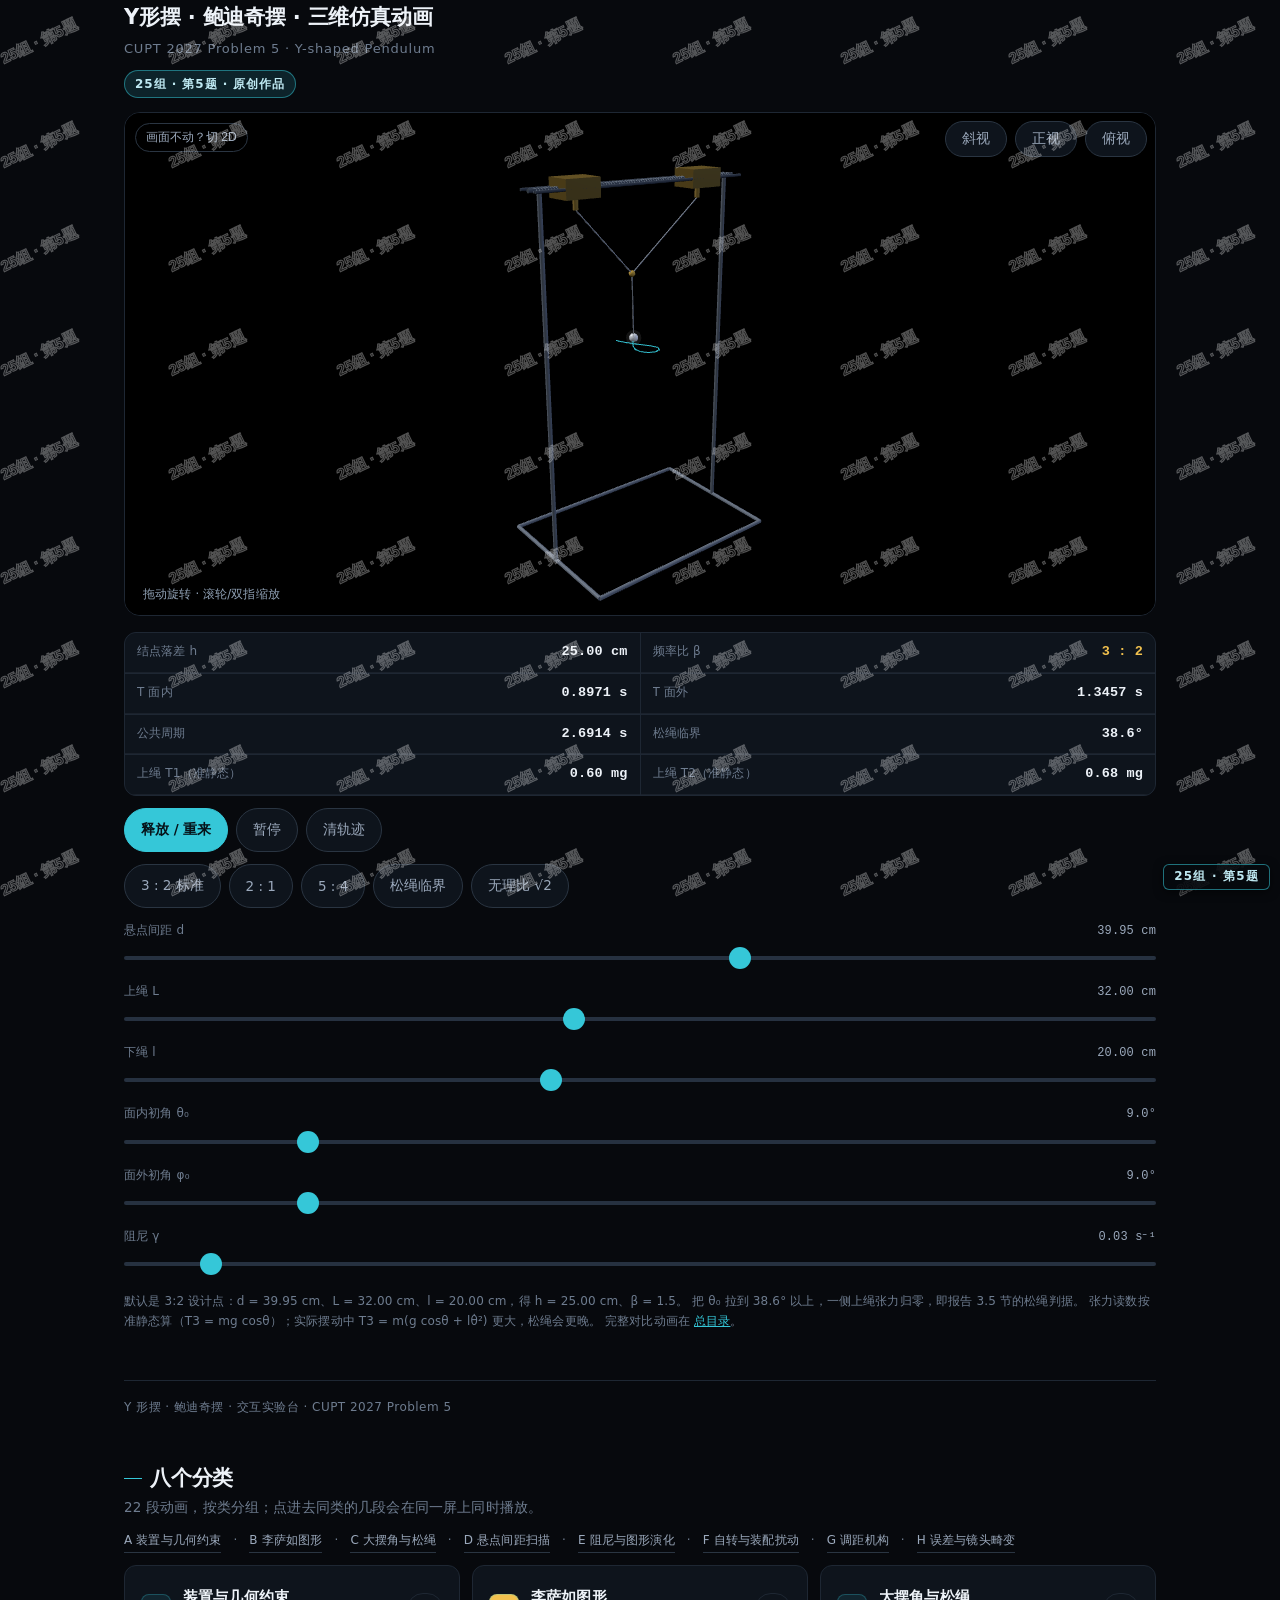
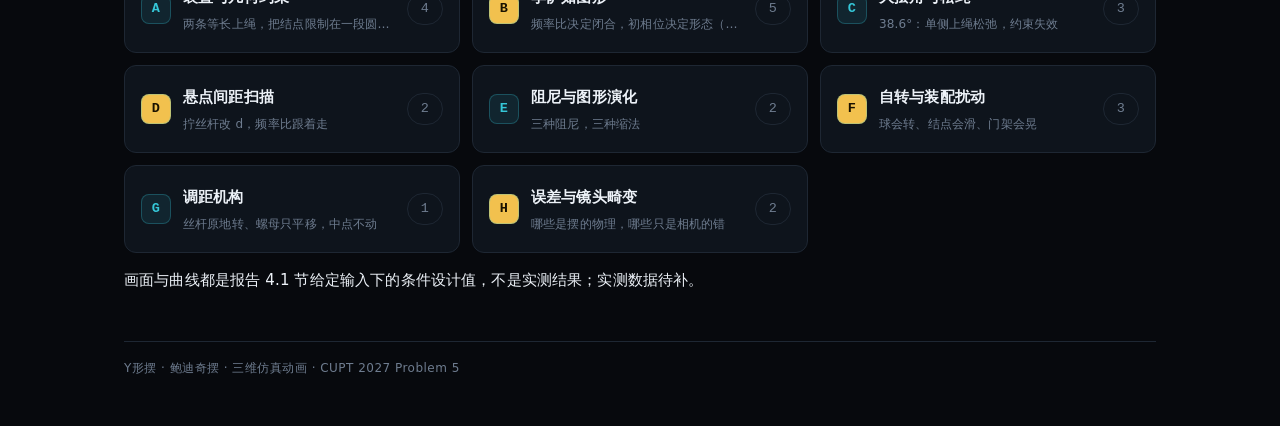
==== index.html @ 87462734 "Watermark: outlined text at 0.34, 168x104 tile, solid header and corner chips" ====
<!DOCTYPE html>
<html lang="zh-CN">
<head>
<meta charset="utf-8">
<meta name="viewport" content="width=device-width, initial-scale=1, viewport-fit=cover">
<meta name="color-scheme" content="dark">
<meta name="theme-color" content="#000000">
<meta name="robots" content="noindex, nofollow">
<title>Y形摆 · 鲍迪奇摆 · 三维仿真动画</title>
<link rel="icon" href="favicon.png" type="image/png">
<style>
  .lab-wrap { padding-bottom: 8px; }
  .lab-head h1 { margin: 8px 0 4px; font-size: 26px; line-height: 1.25; }
  .lab-head p { margin: 0 0 10px; color: var(--muted); font-size: 14px; }
  .stage {
    position: relative;
    z-index: 0;
    isolation: isolate;
    width: 100%;
    height: 56vh;
    min-height: 300px;
    max-height: 520px;
    border: 1px solid var(--line);
    border-radius: 14px;
    overflow: hidden;
    background: #000;
  }
  #c3d { display: block; width: 100%; height: 100%;
         touch-action: none; cursor: grab; }
  .hint {
    position: absolute; left: 10px; bottom: 8px;
    font-size: 12px; color: #8fa0b4; background: rgba(0,0,0,.45);
    padding: 3px 8px; border-radius: 8px; pointer-events: none;
  }
  .lab-badge {
    position: absolute; left: 10px; top: 10px; right: 10px;
    font-size: 13px; line-height: 1.4; color: #ff8a8a;
    background: rgba(60,0,0,.55); border: 1px solid #7a2b2b;
    padding: 7px 10px; border-radius: 10px; display: none;
  }
  .lab-badge.on { display: block; }
  .viewbtns {
    position: absolute; right: 8px; top: 8px; display: flex; gap: 6px;
  }
  .viewbtns button {
    min-height: 34px; padding: 0 10px; font-size: 13px;
    color: var(--text); background: rgba(20,26,34,.8);
    border: 1px solid var(--line); border-radius: 9px;
  }
  .readout {
    display: grid; grid-template-columns: repeat(2, minmax(0,1fr));
    gap: 6px 10px; margin: 12px 0 4px; font-size: 14px;
  }
  .readout div { display: flex; justify-content: space-between; gap: 8px;
    border-bottom: 1px solid #1a212b; padding: 5px 0; }
  .readout b { font-weight: 600; color: var(--accent-a); font-variant-numeric: tabular-nums; }
  .readout .warnv { color: #ff6b6b; }
  .ctrls { margin: 10px 0 4px; }
  .ctrl { margin: 9px 0; }
  .ctrl label { display: flex; justify-content: space-between; font-size: 14px;
    color: var(--muted); margin-bottom: 2px; }
  .ctrl label span { color: var(--text); font-variant-numeric: tabular-nums; }
  input[type=range] {
    -webkit-appearance: none; appearance: none; width: 100%; height: 30px;
    background: transparent;
  }
  input[type=range]::-webkit-slider-runnable-track {
    height: 4px; background: #263140; border-radius: 2px;
  }
  input[type=range]::-webkit-slider-thumb {
    -webkit-appearance: none; width: 22px; height: 22px; margin-top: -9px;
    border-radius: 50%; background: var(--accent-a); border: 0;
  }
  input[type=range]::-moz-range-track { height: 4px; background: #263140; border-radius: 2px; }
  input[type=range]::-moz-range-thumb { width: 22px; height: 22px; border: 0;
    border-radius: 50%; background: var(--accent-a); }
  .btnrow { display: flex; flex-wrap: wrap; gap: 8px; margin: 12px 0 4px; }
  .btnrow button {
    min-height: 44px; padding: 0 14px; font-size: 14px; font-family: inherit;
    color: var(--text); background: #131a23; border: 1px solid var(--line);
    border-radius: 11px;
  }
  .btnrow button.primary { background: var(--accent-a); color: #08111a; border-color: transparent; font-weight: 600; }
  .btnrow button:active { transform: scale(.98); }
  .tip { color: var(--muted); font-size: 13px; line-height: 1.6; margin: 10px 0 0; }
  .nolab-pic { display:block; width:100%; max-width:520px;
    margin:0 auto 12px; border-radius:10px; }
  .nolab-msg { color:#6E7C8F; font-size:12px; }
  .nolab { padding: 18px; color: #ff8a8a; }
</style><link rel="stylesheet" href="style.css">
</head>
<body>
<main class="wrap">
<header class="masthead compact">
<h1>Y形摆 · 鲍迪奇摆 · 三维仿真动画</h1>
<p class="sub">CUPT 2027 Problem 5 · Y-shaped Pendulum</p>
<p class="wm-head">25组 · 第5题 · 原创作品</p>
</header>





<div class="stage" id="stage">
  <canvas id="c3d"></canvas>
  <div class="lab-badge" id="warn">⚠ 摆角已超过松绳临界：一侧上绳张力为零，Y 形约束失效，画面仅为示意。</div>
  <div class="viewbtns">
    <button type="button" data-view="iso">斜视</button>
    <button type="button" data-view="front">正视</button>
    <button type="button" data-view="top">俯视</button>
  </div>
  <div class="hint">拖动旋转 · 滚轮/双指缩放</div>
</div>

<div class="readout" id="readout">
  <div><span>结点落差 h</span><b id="o-h">—</b></div>
  <div><span>频率比 β</span><b id="o-b">—</b></div>
  <div><span>T 面内</span><b id="o-tx">—</b></div>
  <div><span>T 面外</span><b id="o-ty">—</b></div>
  <div><span>公共周期</span><b id="o-tc">—</b></div>
  <div><span>松绳临界</span><b id="o-crit">—</b></div>
  <div><span>上绳 T1（准静态）</span><b id="o-t1">—</b></div>
  <div><span>上绳 T2（准静态）</span><b id="o-t2">—</b></div>
</div>

<div class="btnrow">
  <button type="button" class="primary" id="btn-go">释放 / 重来</button>
  <button type="button" id="btn-pause">暂停</button>
  <button type="button" id="btn-clear">清轨迹</button>
</div>
<div class="btnrow">
  <button type="button" data-preset="32">3 : 2 标准</button>
  <button type="button" data-preset="21">2 : 1</button>
  <button type="button" data-preset="54">5 : 4</button>
  <button type="button" data-preset="crit">松绳临界</button>
  <button type="button" data-preset="irr">无理比 √2</button>
</div>

<div class="ctrls">
  <div class="ctrl">
    <label>悬点间距 d <span id="v-d">30.00 cm</span></label>
    <input type="range" id="s-d" min="10" max="60" step="0.01" value="39.95">
  </div>
  <div class="ctrl">
    <label>上绳 L <span id="v-L">38.08 cm</span></label>
    <input type="range" id="s-L" min="22" max="45" step="0.01" value="32">
  </div>
  <div class="ctrl">
    <label>下绳 l <span id="v-l">45.00 cm</span></label>
    <input type="range" id="s-l" min="6" max="40" step="0.01" value="20">
  </div>
  <div class="ctrl">
    <label>面内初角 θ₀ <span id="v-th0">9.0°</span></label>
    <input type="range" id="s-th" min="0.5" max="50" step="0.1" value="9">
  </div>
  <div class="ctrl">
    <label>面外初角 φ₀ <span id="v-ph0">9.0°</span></label>
    <input type="range" id="s-ph" min="0.5" max="50" step="0.1" value="9">
  </div>
  <div class="ctrl">
    <label>阻尼 γ <span id="v-gam">0.03 s⁻¹</span></label>
    <input type="range" id="s-g" min="0" max="0.4" step="0.01" value="0.03">
  </div>
</div>

<p class="tip">
  默认是 3:2 设计点：d = 39.95 cm、L = 32.00 cm、l = 20.00 cm，得 h = 25.00 cm、β = 1.5。
  把 θ₀ 拉到 38.6° 以上，一侧上绳张力归零，即报告 3.5 节的松绳判据。
  张力读数按准静态算（T3 = mg cosθ）；实际摆动中 T3 = m(g cosθ + lθ̇²) 更大，松绳会更晚。
  完整对比动画在 <a href="index.html">总目录</a>。
</p>

<footer class="site-footer"><p>Y 形摆 · 鲍迪奇摆 · 交互实验台 · CUPT 2027 Problem 5</p></footer>

<section class="gallery-head" id="gallery">
<h2>八个分类</h2>
<p>22 段动画，按类分组；点进去同类的几段会在同一屏上同时播放。</p>
<p class="quicknav">
<a href="g-A.html">A 装置与几何约束</a> · <a href="g-B.html">B 李萨如图形</a> · <a href="g-C.html">C 大摆角与松绳</a> · <a href="g-D.html">D 悬点间距扫描</a> · <a href="g-E.html">E 阻尼与图形演化</a> · <a href="g-F.html">F 自转与装配扰动</a> · <a href="g-G.html">G 调距机构</a> · <a href="g-H.html">H 误差与镜头畸变</a>
</p>
</section>
<nav class="grid groups">
<a class="card group-card" href="g-A.html"><span class="badge" aria-hidden="true">A</span><span class="group-info"><span class="group-title">装置与几何约束</span><span class="group-sub">两条等长上绳，把结点限制在一段圆弧上</span></span><span class="count">4</span></a>
<a class="card group-card" href="g-B.html"><span class="badge" aria-hidden="true">B</span><span class="group-info"><span class="group-title">李萨如图形</span><span class="group-sub">频率比决定闭合，初相位决定形态（理想数学示例）</span></span><span class="count">5</span></a>
<a class="card group-card" href="g-C.html"><span class="badge" aria-hidden="true">C</span><span class="group-info"><span class="group-title">大摆角与松绳</span><span class="group-sub">38.6°：单侧上绳松弛，约束失效</span></span><span class="count">3</span></a>
<a class="card group-card" href="g-D.html"><span class="badge" aria-hidden="true">D</span><span class="group-info"><span class="group-title">悬点间距扫描</span><span class="group-sub">拧丝杆改 d，频率比跟着走</span></span><span class="count">2</span></a>
<a class="card group-card" href="g-E.html"><span class="badge" aria-hidden="true">E</span><span class="group-info"><span class="group-title">阻尼与图形演化</span><span class="group-sub">三种阻尼，三种缩法</span></span><span class="count">2</span></a>
<a class="card group-card" href="g-F.html"><span class="badge" aria-hidden="true">F</span><span class="group-info"><span class="group-title">自转与装配扰动</span><span class="group-sub">球会转、结点会滑、门架会晃</span></span><span class="count">3</span></a>
<a class="card group-card" href="g-G.html"><span class="badge" aria-hidden="true">G</span><span class="group-info"><span class="group-title">调距机构</span><span class="group-sub">丝杆原地转、螺母只平移，中点不动</span></span><span class="count">1</span></a>
<a class="card group-card" href="g-H.html"><span class="badge" aria-hidden="true">H</span><span class="group-info"><span class="group-title">误差与镜头畸变</span><span class="group-sub">哪些是摆的物理，哪些只是相机的错</span></span><span class="count">2</span></a>
</nav>
<p class="note">画面与曲线都是报告 4.1 节给定输入下的条件设计值，不是实测结果；实测数据待补。</p>
<footer class="site-footer"><p>Y形摆 · 鲍迪奇摆 · 三维仿真动画 &middot; CUPT 2027 Problem 5</p></footer>
</main>
<script type="module" src="lab.js"></script>
<script>
  // 3D 起不来时的退路：换成静图 + 明确的下一步，绝不留下黑框
  (function () {
    function fallback(msg) {
      var st = document.getElementById('stage');
      if (!st || window.__lab_ok || window.__lab2d) { return; }
      st.innerHTML =
        '<div class="nolab">' +
        '<img class="nolab-pic" src="video/a1_apparatus.jpg" alt="装置静帧">' +
        '<p><strong>这台设备的浏览器没能启动 3D。</strong><br>' +
        '常见原因：微信内核限制了 WebGL，或脚本被拦截。</p>' +
        '<p>可以先看录好的动画：<a href="index.html#gallery">八个分类</a>，' +
        '或 <a href="javascript:location.reload()">重新加载本页</a>。</p>' +
        (msg ? '<p class="nolab-msg">' + String(msg) + '</p>' : '') +
        '</div>';
      st.setAttribute('data-err', String(msg || 'unknown'));
    }
    window.addEventListener('error', function (e) {
      fallback((e && (e.message || (e.error && e.error.message))) || '');
    });
    // 看门狗：6 秒还没画出一帧，就当作失败
    setTimeout(function () {
      if (window.__lab_ok || window.__lab2d) { return; }
      var c = document.getElementById('c3d');
      var ok = false;
      try {
        ok = !!(c && c.width > 2 && c.height > 2);
      } catch (err) { ok = false; }
      if (!ok) { fallback('3D 初始化超时'); }
    }, 6000);
  })();
</script>


<div class="wm-layer" aria-hidden="true"></div><div class="wm-tag">25组 · 第5题</div>
</body>
</html>
---- style.css ----
/* Y-pendulum gallery - shared stylesheet (generated by build_site.py) */

:root {
  /* 层次：底 -> 面 -> 抬升，不用纯黑压死 */
  --bg: #07090D;
  --bg-2: #0B0F15;
  --panel: #0E141C;
  --panel-2: #121A24;
  --text: #EDF2F8;
  --muted: #9BA9BC;
  --faint: #6E7C8F;
  --accent-a: #35C7D8;
  --accent-b: #F2C14E;
  --line: #1E2733;
  --line-2: #2A3542;

  /* 8px 基数间距 */
  --s1: 4px;  --s2: 8px;  --s3: 12px; --s4: 16px;
  --s5: 24px; --s6: 32px; --s7: 48px; --s8: 64px;

  /* 字号级差 ~1.25 */
  --t-xs: 12px; --t-sm: 13.5px; --t-base: 15px; --t-md: 17px;
  --t-lg: 21px; --t-xl: 27px; --t-2xl: 34px;

  --r-sm: 8px; --r-md: 12px; --r-lg: 16px; --r-pill: 999px;

  --ease: cubic-bezier(.2,.7,.2,1);
  --dur: 180ms;

  --mono: ui-monospace, SFMono-Regular, "SF Mono", Consolas,
          "Liberation Mono", monospace;
  --sans: system-ui, -apple-system, "Segoe UI", "PingFang SC",
          "Microsoft YaHei", sans-serif;
}

* { box-sizing: border-box; }

html { -webkit-text-size-adjust: 100%; overflow-x: hidden; }

body {
  margin: 0;
  background: var(--bg);
  color: var(--text);
  font-family: -apple-system, BlinkMacSystemFont, "Segoe UI", Roboto,
    "Helvetica Neue", Arial, "PingFang SC", "Hiragino Sans GB",
    "Microsoft YaHei", sans-serif;
  line-height: 1.55;
  overflow-x: hidden;
}

img, video { max-width: 100%; }

.wrap {
  max-width: 1200px;
  margin: 0 auto;
  padding: 20px 16px 24px;
  padding-bottom: calc(24px + env(safe-area-inset-bottom, 0px));
}

a { color: var(--accent-a); }

a:focus-visible, button:focus-visible {
  outline: 2px solid var(--accent-a);
  outline-offset: 2px;
}

.back, .fs, .group-card { touch-action: manipulation; }

/* home masthead */
.masthead { margin: 4px 0 14px; }
.masthead.compact h1 { font-size: 22px; }
.masthead.compact .sub { font-size: 13px; }
.masthead h1 {
  margin: 0 0 6px;
  font-size: 30px;
  line-height: 1.25;
  overflow-wrap: anywhere;
}
.masthead .sub { margin: 0; color: var(--muted); font-size: 15px; }
.wm-head {
  display: inline-block; margin: 10px 0 0;
  padding: 3px 10px; border-radius: 999px;
  background: rgba(53,199,216,.14);
  border: 1px solid rgba(53,199,216,.5);
  color: #BFE9F2; font-size: 12px; font-weight: 700; letter-spacing: .08em;
}
.masthead .note { margin: 8px 0 0; color: #7f8a99; font-size: 13px;
  line-height: 1.5; border-left: 2px solid #2b3542; padding-left: 10px; }

/* group page header */
.topnav { margin: 0 0 14px; }
.back {
  display: inline-flex;
  align-items: center;
  gap: 8px;
  min-height: 48px;
  padding: 0 18px;
  border: 1px solid var(--line);
  border-radius: 24px;
  font-size: 15px;
  letter-spacing: 1px;
  text-decoration: none;
}
.page-head { margin: 6px 0 20px; }
.page-head h1 { margin: 0 0 6px; font-size: 26px; line-height: 1.3; }
.page-head .sub { margin: 0 0 10px; color: var(--muted); font-size: 15px; }
.page-head .intro { margin: 0; color: var(--muted); overflow-wrap: anywhere; }

/* responsive grid: 1 column by default, 2 from 720px, 3 from 1100px */
.grid { display: grid; grid-template-columns: 1fr; gap: 16px; }
@media (min-width: 720px) {
  .grid { grid-template-columns: repeat(2, minmax(0, 1fr)); }
}
@media (min-width: 1100px) {
  .grid { grid-template-columns: repeat(3, minmax(0, 1fr)); }
}

/* home: group cards */
.group-card {
  display: flex;
  align-items: center;
  gap: 14px;
  min-height: 88px;
  padding: 16px;
  border: 1px solid var(--line);
  border-radius: 14px;
  background: var(--panel);
  color: var(--text);
  text-decoration: none;
}
.badge {
  flex: 0 0 auto;
  display: flex;
  align-items: center;
  justify-content: center;
  width: 58px;
  height: 58px;
  border-radius: 50%;
  background: var(--accent-a);
  color: #001016;
  font-size: 26px;
  font-weight: 700;
}
.group-card:nth-child(2n) .badge { background: var(--accent-b); color: #1A1200; }
.group-info { flex: 1 1 auto; min-width: 0; }
.group-title { display: block; font-size: 17px; font-weight: 600; }
.group-sub { display: block; margin-top: 2px; color: var(--muted); font-size: 13px; }
.count {
  flex: 0 0 auto;
  min-width: 36px;
  padding: 4px 10px;
  border: 1px solid var(--line);
  border-radius: 18px;
  color: var(--muted);
  font-size: 14px;
  text-align: center;
}

/* group page: clip cards */
.clip-card {
  border: 1px solid var(--line);
  border-radius: 14px;
  background: var(--panel);
  overflow: hidden;
}
.player { position: relative; background: #000000; }
.player video {
  display: block;
  width: 100%;
  aspect-ratio: 16 / 9;
  object-fit: cover;
  background: #000000;
}
.card.missing video { display: none; }
.card.missing .fs { display: none; }
.fs {
  position: absolute;
  right: 10px;
  bottom: 10px;
  width: 48px;
  height: 48px;
  padding: 0;
  border: 1px solid var(--line);
  border-radius: 50%;
  display: flex;
  align-items: center;
  justify-content: center;
  background: rgba(0, 0, 0, 0.55);
  color: var(--text);
  cursor: pointer;
}
.fs svg { display: block; }
.placeholder { display: none; }
.card.missing .placeholder {
  display: flex;
  flex-direction: column;
  align-items: center;
  justify-content: center;
  gap: 8px;
  aspect-ratio: 16 / 9;
  padding: 18px;
  text-align: center;
  overflow-wrap: anywhere;
}
.placeholder-label {
  margin: 0;
  color: var(--muted);
  font-size: 11px;
  letter-spacing: 2px;
}
.placeholder-note { margin: 0; font-size: 14px; }
.card.missing .placeholder { cursor: pointer; }
.playbtn {
  position: absolute; inset: 0; margin: auto;
  width: 74px; height: 74px; border-radius: 50%;
  border: 1px solid rgba(255,255,255,0.34);
  background: rgba(0,0,0,0.46);
  color: #fff; font-size: 26px; line-height: 1;
  display: flex; align-items: center; justify-content: center;
  cursor: pointer; z-index: 3;
}
.playbtn[hidden] { display: none; }
.playbtn span { transform: translateX(3px); }
.clip-text { padding: 12px 14px 16px; overflow-wrap: anywhere; }
.clip-text h3 { margin: 0 0 4px; font-size: 16px; line-height: 1.4; }
.clip-text p { margin: 0; color: var(--muted); font-size: 14px; }

/* footer */
.site-footer {  margin-top: 26px;
  padding-top: 16px;
  border-top: 1px solid var(--line);
  color: var(--muted);
  font-size: 13px;
}
.site-footer p { margin: 0; }

/* one-tap play-all (in-app browsers may block autoplay) */
.playall {
  display: block;
  width: 100%;
  min-height: 48px;
  margin: 4px 0 18px;
  padding: 12px 16px;
  font: inherit;
  font-size: 15px;
  letter-spacing: 1px;
  color: #0b0d10;
  background: var(--accent-a);
  border: 0;
  border-radius: 12px;
  cursor: pointer;
}
.playall[hidden] { display: none; }

/* 首页 hero：交互实验台 */
.hero {
  display: block;
  margin: 0 0 22px;
  padding: 26px 24px 22px;
  border: 1px solid var(--accent-a);
  border-radius: 16px;
  background: linear-gradient(180deg, rgba(53,199,216,0.10), rgba(53,199,216,0.02));
  text-decoration: none;
  color: var(--text);
}
.hero-kicker {
  display: inline-block; margin-bottom: 8px; padding: 2px 9px;
  border-radius: 999px; background: var(--accent-a); color: #08111a;
  font-size: 12.5px; font-weight: 700; letter-spacing: .04em;
}
.hero-title { display: block; font-size: 27px; font-weight: 800; }
.hero-sub { display: block; margin-top: 8px; color: var(--muted);
  font-size: 14.5px; line-height: 1.6; }
.hero-cta { display: inline-block; margin-top: 16px; color: var(--accent-a);
  font-size: 16px; font-weight: 700; }

/* 交互实验台入口卡片 */
.labcard { border-color: var(--accent-a); }
.labcard .badge { background: var(--accent-a); color: #08111a; }
.labcard .count { color: var(--accent-a); font-size: 20px; }
.playall.done { background: #2a323d; color: var(--text); }
.fallback { margin: -8px 0 16px; color: #7f8a99; font-size: 12.5px;
  line-height: 1.5; }


/* ============================================================ 设计层 */
html { -webkit-text-size-adjust: 100%; }
body {
  background: var(--bg);
  color: var(--text);
  font-family: var(--sans);
  font-size: var(--t-base);
  line-height: 1.68;
  letter-spacing: .01em;
  -webkit-font-smoothing: antialiased;
}
html { max-width: 100%; }
body { overflow-x: hidden; max-width: 100%; }
/* 安全网：flex/grid 子项的 min-content 宽度是横向溢出的常见来源 */
* { min-width: 0; }
img, video, canvas { max-width: 100%; }
.wrap, .readout, .grid, .card, .clip-card { max-width: 100%; }
a, button { touch-action: manipulation; -webkit-tap-highlight-color:
  rgba(53,199,216,.18); }
.card { position: relative; z-index: 10; cursor: pointer; }
.card > * { pointer-events: none; }

.wrap {
  width: 100%;
  max-width: 1080px;
  margin: 0 auto;
  padding: 0 var(--s5) var(--s7);
}
@media (max-width: 560px) { .wrap { padding: 0 var(--s4) var(--s6); } }

/* —— 标题层级：一屏只留一个焦点 —— */
h1, h2, h3 { font-weight: 700; letter-spacing: -.01em; line-height: 1.28; }
.masthead h1 { font-size: var(--t-xl); margin: 0 0 var(--s2); }
.masthead.compact h1 { font-size: var(--t-lg); }
.masthead .sub {
  margin: 0; color: var(--faint); font-size: var(--t-sm);
  letter-spacing: .06em; text-transform: none;
}
.wm-head {
  display: inline-block; margin: 10px 0 0;
  padding: 3px 10px; border-radius: 999px;
  background: rgba(53,199,216,.14);
  border: 1px solid rgba(53,199,216,.5);
  color: #BFE9F2; font-size: 12px; font-weight: 700; letter-spacing: .08em;
}
.masthead .note {
  margin: var(--s3) 0 0; padding-left: var(--s3);
  border-left: 2px solid var(--line-2);
  color: var(--faint); font-size: var(--t-xs); line-height: 1.6;
}

/* —— 分区标题 —— */
.gallery-head { margin: var(--s7) 0 var(--s3); }
.gallery-head h2 {
  margin: 0 0 var(--s1); font-size: var(--t-lg);
  display: flex; align-items: center; gap: var(--s2);
}
.gallery-head h2::before {
  content: ""; width: 18px; height: 1px; background: var(--accent-a);
}
.gallery-head p { margin: 0; color: var(--faint); font-size: var(--t-sm); }
.quicknav {
  margin-top: var(--s3) !important;
  display: flex; flex-wrap: wrap; gap: var(--s1) var(--s3);
  font-size: var(--t-xs) !important;
}
.quicknav a {
  color: var(--muted); text-decoration: none;
  border-bottom: 1px solid var(--line-2); padding-bottom: 1px;
}
.quicknav a:hover, .quicknav a:active {
  color: var(--accent-a); border-color: var(--accent-a);
}

/* —— 卡片：抬升 + 细边 + 悬停微位移 —— */
.grid.groups {
  display: grid; gap: var(--s3);
  grid-template-columns: repeat(auto-fill, minmax(300px, 1fr));
}
@media (max-width: 560px) {
  .grid.groups { grid-template-columns: 1fr; gap: var(--s2); }
}
.card {
  display: flex; align-items: center; gap: var(--s3);
  padding: var(--s3) var(--s4);
  background: var(--panel);
  border: 1px solid var(--line);
  border-radius: var(--r-md);
  color: inherit; text-decoration: none;
  transition: transform var(--dur) var(--ease),
              border-color var(--dur) var(--ease),
              background var(--dur) var(--ease);
  will-change: transform;
}
.card:hover {
  transform: translateY(-2px);
  border-color: var(--line-2);
  background: var(--panel-2);
}
.card:active { transform: translateY(0); }
.card:focus-visible {
  outline: 2px solid var(--accent-a);
  outline-offset: 2px;
}
.card .badge {
  flex: none; width: 30px; height: 30px; border-radius: var(--r-sm);
  display: grid; place-items: center;
  font-family: var(--mono); font-size: var(--t-sm); font-weight: 600;
  color: var(--accent-a);
  background: rgba(53,199,216,.10);
  border: 1px solid rgba(53,199,216,.28);
}
.labcard .badge { background: rgba(242,193,78,.12);
  border-color: rgba(242,193,78,.35); color: var(--accent-b); }
.group-info { flex: 1 1 auto; min-width: 0; display: grid; gap: 2px; }
.group-title { font-size: var(--t-base); font-weight: 600; }
.group-sub {
  color: var(--faint); font-size: var(--t-xs); line-height: 1.5;
  overflow: hidden; text-overflow: ellipsis; white-space: nowrap;
}
@media (max-width: 560px) {
  .group-sub { white-space: normal; display: -webkit-box;
    -webkit-line-clamp: 2; -webkit-box-orient: vertical; }
}
.card .count {
  flex: none; font-family: var(--mono); font-size: var(--t-sm);
  color: var(--faint);
}

/* —— 视频卡 —— */
.clip-card {
  display: block; padding: 0; overflow: hidden;
  background: var(--panel); border: 1px solid var(--line);
  border-radius: var(--r-lg);
  transition: border-color var(--dur) var(--ease),
              transform var(--dur) var(--ease);
}
.clip-card:hover { border-color: var(--line-2); transform: translateY(-2px); }
.player { position: relative; background: #000; }
.player video {
  display: block; width: 100%; height: auto;
  border-radius: var(--r-lg) var(--r-lg) 0 0;
  background: #000;
}
.clip-text { padding: var(--s3) var(--s4) var(--s4); }
.clip-text h3 { margin: 0 0 var(--s1); font-size: var(--t-md); }
.clip-text p { margin: 0; color: var(--faint); font-size: var(--t-sm); }

.playall {
  display: block; width: 100%; margin: var(--s3) 0 var(--s2);
  padding: var(--s3) var(--s4);
  border: 1px solid var(--accent-a); border-radius: var(--r-md);
  background: rgba(53,199,216,.10); color: var(--accent-a);
  font-size: var(--t-base); font-weight: 600; letter-spacing: .02em;
  cursor: pointer;
  transition: background var(--dur) var(--ease),
              transform 80ms var(--ease);
}
.playall:hover { background: rgba(53,199,216,.18); }
.playall:active { transform: translateY(1px); }
.playall.done { background: var(--panel-2); border-color: var(--line-2);
  color: var(--muted); }
.fallback { margin: 0 0 var(--s4); color: var(--faint);
  font-size: var(--t-xs); line-height: 1.6; }

/* —— 实验台：栅格与控件在小屏不再溢出 —— */
.stage { position: relative; z-index: 0; border-radius: var(--r-lg);
  border-color: var(--line); }
@media (max-width: 560px) { .stage { height: 46vh; min-height: 260px; } }

.readout {
  display: grid; gap: 1px;
  grid-template-columns: repeat(2, minmax(0, 1fr));
  background: var(--line);
  border: 1px solid var(--line);
  border-radius: var(--r-md); overflow: hidden;
  margin: var(--s4) 0 var(--s3);
}
.readout > div {
  display: flex; align-items: baseline; justify-content: space-between;
  gap: var(--s2); min-width: 0;
  padding: var(--s2) var(--s3);
  background: var(--panel);
}
.readout span {
  color: var(--faint); font-size: var(--t-xs);
  white-space: nowrap; overflow: hidden; text-overflow: ellipsis;
}
.readout b {
  font-family: var(--mono); font-size: var(--t-sm); font-weight: 600;
  color: var(--text); white-space: nowrap; flex: none;
}
.readout .warnv { color: #FF7A7A; }
@media (max-width: 620px) {
  .readout { grid-template-columns: minmax(0, 1fr); }
  .readout b { font-size: var(--t-sm); }
  .readout span { font-size: var(--t-sm); }
}

.btnrow, .viewbtns { display: flex; flex-wrap: wrap; gap: var(--s2); }
.btnrow { margin-bottom: var(--s3); }
.btnrow button, .viewbtns button {
  padding: var(--s2) var(--s4);
  border: 1px solid var(--line-2); border-radius: var(--r-pill);
  background: var(--panel); color: var(--muted);
  font-size: var(--t-sm); cursor: pointer;
  transition: all var(--dur) var(--ease);
}
.btnrow button:hover, .viewbtns button:hover {
  border-color: var(--accent-a); color: var(--accent-a);
}
.btnrow button:active, .viewbtns button:active { transform: translateY(1px); }
.btnrow button.primary {
  background: var(--accent-a); border-color: var(--accent-a);
  color: #06131A; font-weight: 600;
}
.btnrow button.primary:hover { filter: brightness(1.08); color: #06131A; }

.ctrl { display: grid; gap: var(--s1); margin-bottom: var(--s3); }
.ctrl label {
  display: flex; justify-content: space-between; align-items: baseline;
  gap: var(--s2); color: var(--faint); font-size: var(--t-xs);
}
.ctrl label span { font-family: var(--mono); color: var(--muted); }
.ctrl input[type="range"] {
  width: 100%; height: 22px; margin: 0;
  accent-color: var(--accent-a);
}
.tip {
  margin: var(--s4) 0 0; color: var(--faint);
  font-size: var(--t-xs); line-height: 1.7;
  overflow-wrap: anywhere;
}
.tip a { color: var(--accent-a); }
.hint { font-size: 11.5px; }
.nolab { padding: var(--s5); color: var(--muted); text-align: center; }

/* —— 页脚 —— */
.site-footer {
  margin-top: var(--s7); padding-top: var(--s4);
  border-top: 1px solid var(--line);
  color: var(--faint); font-size: var(--t-xs); letter-spacing: .04em;
}
.back, .topnav a {
  display: inline-flex; align-items: center; gap: var(--s1);
  padding: var(--s1) var(--s3);
  border: 1px solid var(--line); border-radius: var(--r-pill);
  color: var(--muted); font-size: var(--t-xs); text-decoration: none;
  transition: all var(--dur) var(--ease);
}
.back:hover { border-color: var(--accent-a); color: var(--accent-a); }

/* —— 动效开关 —— */
@media (prefers-reduced-motion: reduce) {
  *, *::before, *::after {
    animation-duration: .001ms !important;
    transition-duration: .001ms !important;
  }
}

/* ============================================================ 水印 */
.wm-layer {
  position: fixed; inset: 0; z-index: 9998;
  pointer-events: none; user-select: none;
  background-image: url("data:image/svg+xml;charset=utf-8,%3Csvg%20xmlns%3D%27http%3A%2F%2Fwww.w3.org%2F2000%2Fsvg%27%20width%3D%27168%27%20height%3D%27104%27%3E%3Ctext%20x%3D%274%27%20y%3D%2764%27%20font-size%3D%2715%27%20font-weight%3D%27700%27%20font-family%3D%27sans-serif%27%20fill%3D%27none%27%20stroke%3D%27%23ffffff%27%20stroke-width%3D%271.15%27%20stroke-opacity%3D%270.95%27%20transform%3D%27rotate%28-26%204%2064%29%27%3E25%E7%BB%84%20%C2%B7%20%E7%AC%AC5%E9%A2%98%3C%2Ftext%3E%3C%2Fsvg%3E");
  background-repeat: repeat;
  background-size: 168px 104px;
  opacity: .34;
}
.wm-tag {
  position: fixed; right: 10px; bottom: 10px; z-index: 9999;
  pointer-events: none; user-select: none;
  padding: 4px 10px; border-radius: 6px;
  background: rgba(6, 10, 14, .88);
  border: 1px solid rgba(53, 199, 216, .55);
  color: #BFE9F2;
  font: 700 12px/1.3 var(--sans, system-ui);
  letter-spacing: .1em;
  box-shadow: 0 2px 10px rgba(0,0,0,.55);
}
.wm-stage {
  position: absolute; left: 50%; bottom: 8px; transform: translateX(-50%);
  z-index: 4; pointer-events: none;
  font: 600 11px/1 var(--sans, system-ui);
  letter-spacing: .1em; color: rgba(255,255,255,.22);
}
@media print { .wm-layer { opacity: .10; } }
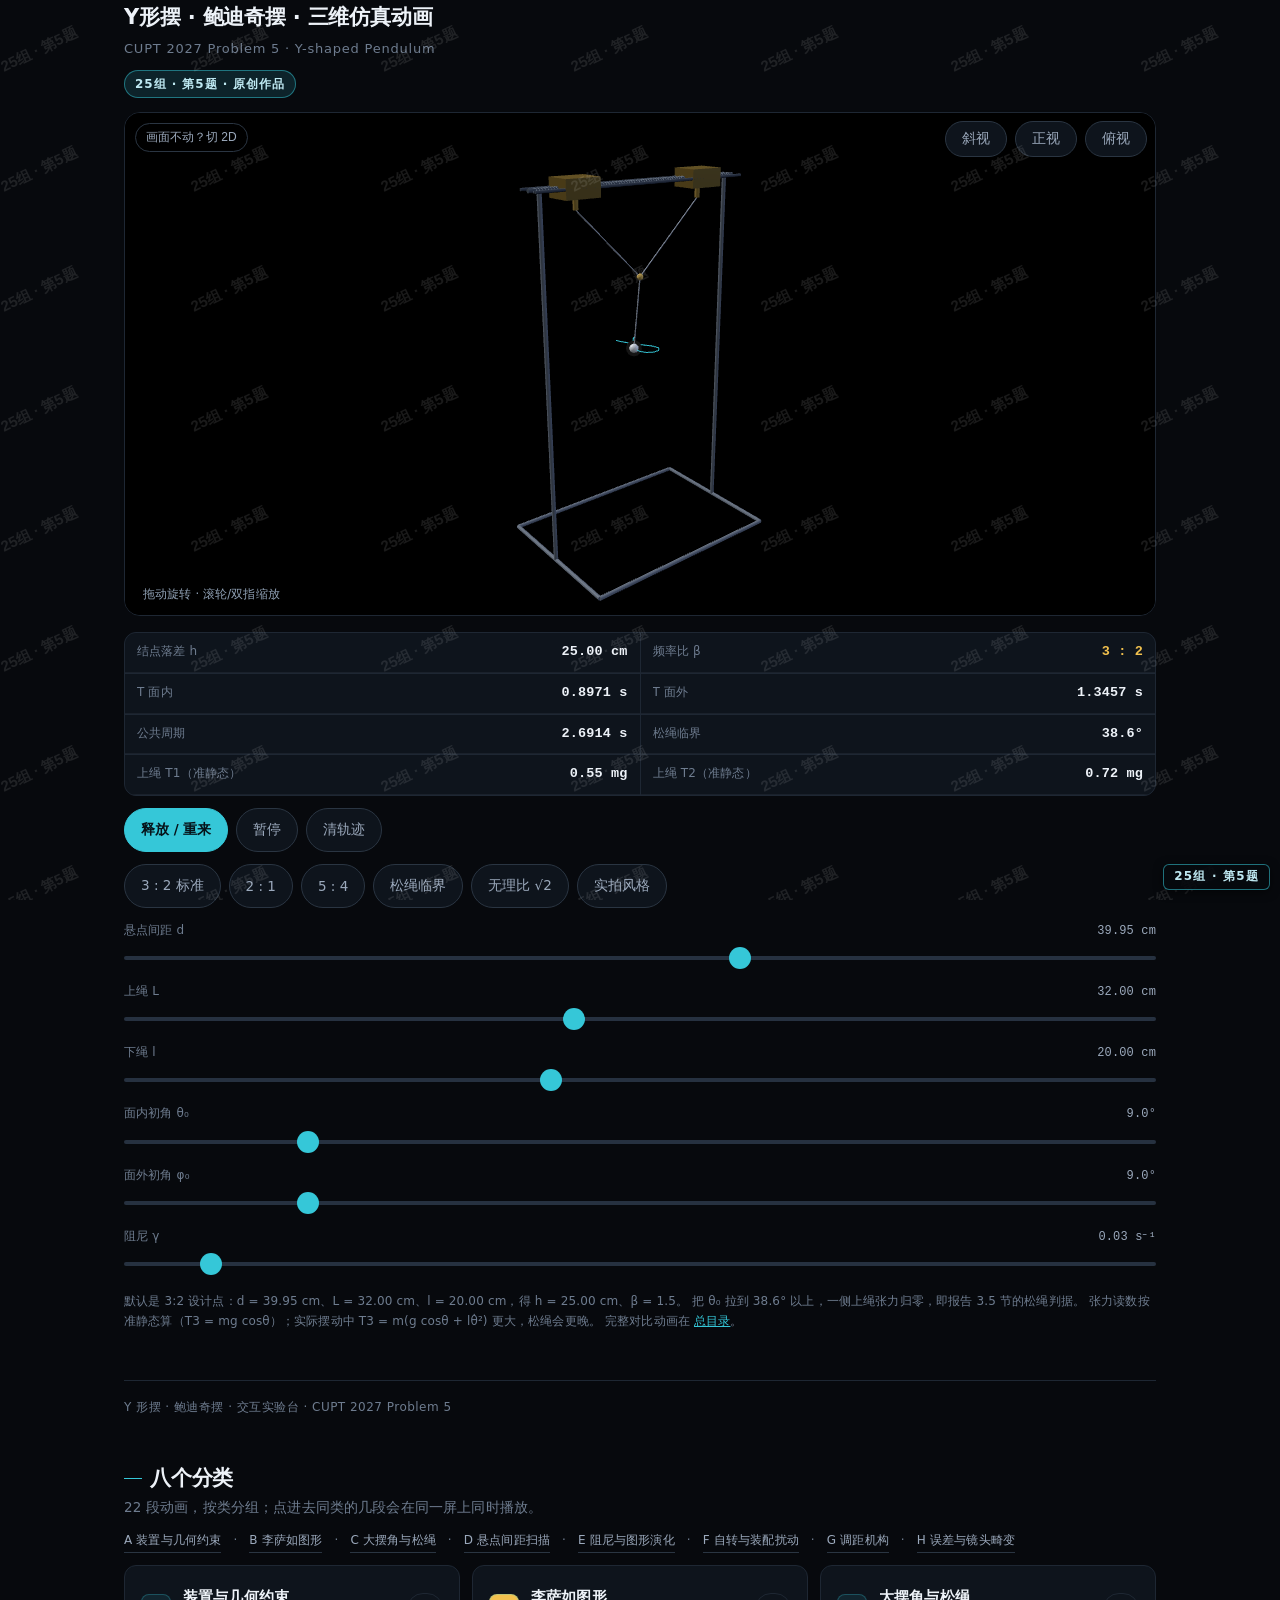
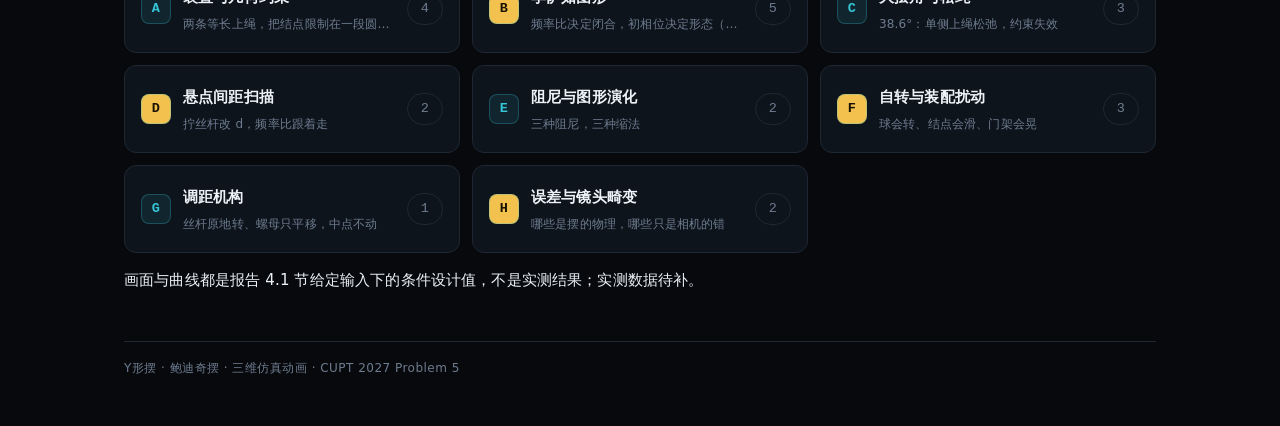
==== commit 74b94dfe: "Watermark back to subtle filled version; add a richer 'photo-style' preset (larger amplitude, slight" ====
--- a/index.html
+++ b/index.html
@@ -134,6 +134,7 @@
   <button type="button" data-preset="54">5 : 4</button>
   <button type="button" data-preset="crit">松绳临界</button>
   <button type="button" data-preset="irr">无理比 √2</button>
+      <button type="button" data-preset="rich">实拍风格</button>
 </div>
 
 <div class="ctrls">
--- a/style.css
+++ b/style.css
@@ -547,10 +547,10 @@
 .wm-layer {
   position: fixed; inset: 0; z-index: 9998;
   pointer-events: none; user-select: none;
-  background-image: url("data:image/svg+xml;charset=utf-8,%3Csvg%20xmlns%3D%27http%3A%2F%2Fwww.w3.org%2F2000%2Fsvg%27%20width%3D%27168%27%20height%3D%27104%27%3E%3Ctext%20x%3D%274%27%20y%3D%2764%27%20font-size%3D%2715%27%20font-weight%3D%27700%27%20font-family%3D%27sans-serif%27%20fill%3D%27none%27%20stroke%3D%27%23ffffff%27%20stroke-width%3D%271.15%27%20stroke-opacity%3D%270.95%27%20transform%3D%27rotate%28-26%204%2064%29%27%3E25%E7%BB%84%20%C2%B7%20%E7%AC%AC5%E9%A2%98%3C%2Ftext%3E%3C%2Fsvg%3E");
+  background-image: url("data:image/svg+xml;charset=utf-8,%3Csvg%20xmlns%3D%27http%3A%2F%2Fwww.w3.org%2F2000%2Fsvg%27%20width%3D%27190%27%20height%3D%27120%27%3E%3Ctext%20x%3D%274%27%20y%3D%2772%27%20font-size%3D%2715%27%20font-weight%3D%27600%27%20font-family%3D%27sans-serif%27%20fill%3D%27%23ffffff%27%20transform%3D%27rotate%28-26%204%2072%29%27%3E25%E7%BB%84%20%C2%B7%20%E7%AC%AC5%E9%A2%98%3C%2Ftext%3E%3C%2Fsvg%3E");
   background-repeat: repeat;
-  background-size: 168px 104px;
-  opacity: .34;
+  background-size: 190px 120px;
+  opacity: .10;
 }
 .wm-tag {
   position: fixed; right: 10px; bottom: 10px; z-index: 9999;
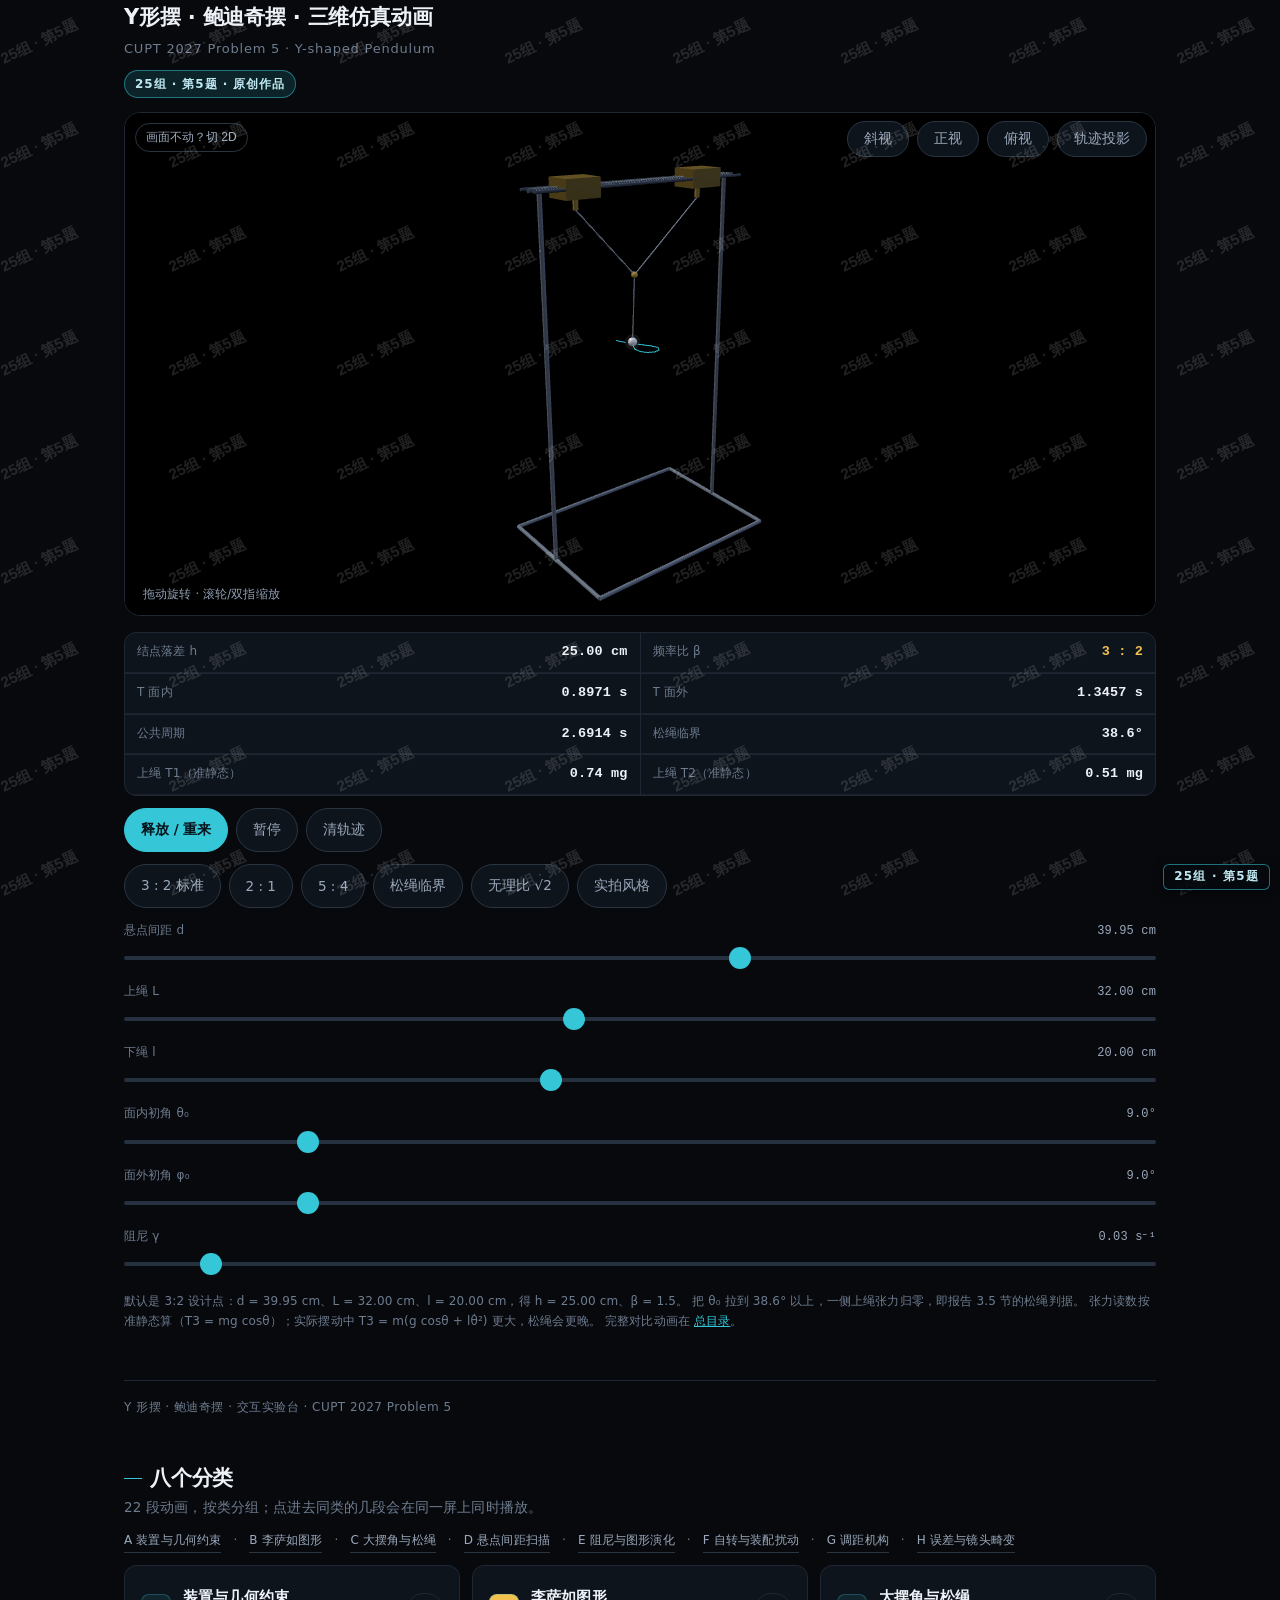
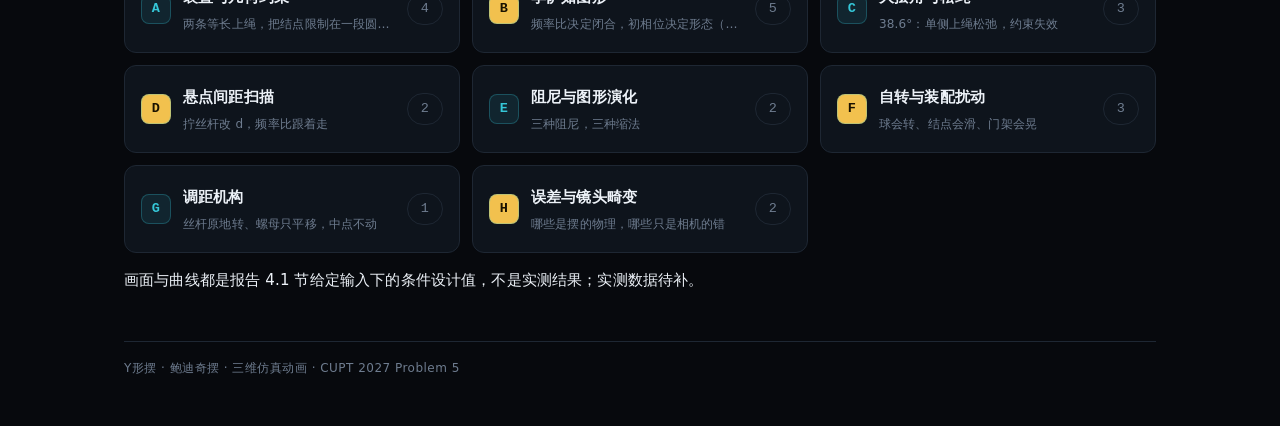
==== commit 13b05936: "Lab: projected Lissajous view on the horizontal x-y plane, photo-style preset" ====
--- a/index.html
+++ b/index.html
@@ -25,6 +25,8 @@
     overflow: hidden;
     background: #000;
   }
+  #c2d { position: absolute; inset: 0; width: 100%; height: 100%;
+         display: none; }
   #c3d { display: block; width: 100%; height: 100%;
          touch-action: none; cursor: grab; }
   .hint {
@@ -103,11 +105,13 @@
 
 <div class="stage" id="stage">
   <canvas id="c3d"></canvas>
+  <canvas id="c2d"></canvas>
   <div class="lab-badge" id="warn">⚠ 摆角已超过松绳临界：一侧上绳张力为零，Y 形约束失效，画面仅为示意。</div>
   <div class="viewbtns">
     <button type="button" data-view="iso">斜视</button>
     <button type="button" data-view="front">正视</button>
     <button type="button" data-view="top">俯视</button>
+      <button type="button" id="btn-trail">轨迹投影</button>
   </div>
   <div class="hint">拖动旋转 · 滚轮/双指缩放</div>
 </div>
--- a/style.css
+++ b/style.css
@@ -547,10 +547,10 @@
 .wm-layer {
   position: fixed; inset: 0; z-index: 9998;
   pointer-events: none; user-select: none;
-  background-image: url("data:image/svg+xml;charset=utf-8,%3Csvg%20xmlns%3D%27http%3A%2F%2Fwww.w3.org%2F2000%2Fsvg%27%20width%3D%27190%27%20height%3D%27120%27%3E%3Ctext%20x%3D%274%27%20y%3D%2772%27%20font-size%3D%2715%27%20font-weight%3D%27600%27%20font-family%3D%27sans-serif%27%20fill%3D%27%23ffffff%27%20transform%3D%27rotate%28-26%204%2072%29%27%3E25%E7%BB%84%20%C2%B7%20%E7%AC%AC5%E9%A2%98%3C%2Ftext%3E%3C%2Fsvg%3E");
+  background-image: url("data:image/svg+xml;charset=utf-8,%3Csvg%20xmlns%3D%27http%3A%2F%2Fwww.w3.org%2F2000%2Fsvg%27%20width%3D%27168%27%20height%3D%27104%27%3E%3Ctext%20x%3D%274%27%20y%3D%2764%27%20font-size%3D%2715%27%20font-weight%3D%27600%27%20font-family%3D%27sans-serif%27%20fill%3D%27%23ffffff%27%20transform%3D%27rotate%28-26%204%2064%29%27%3E25%E7%BB%84%20%C2%B7%20%E7%AC%AC5%E9%A2%98%3C%2Ftext%3E%3C%2Fsvg%3E");
   background-repeat: repeat;
-  background-size: 190px 120px;
-  opacity: .10;
+  background-size: 168px 104px;
+  opacity: .13;
 }
 .wm-tag {
   position: fixed; right: 10px; bottom: 10px; z-index: 9999;
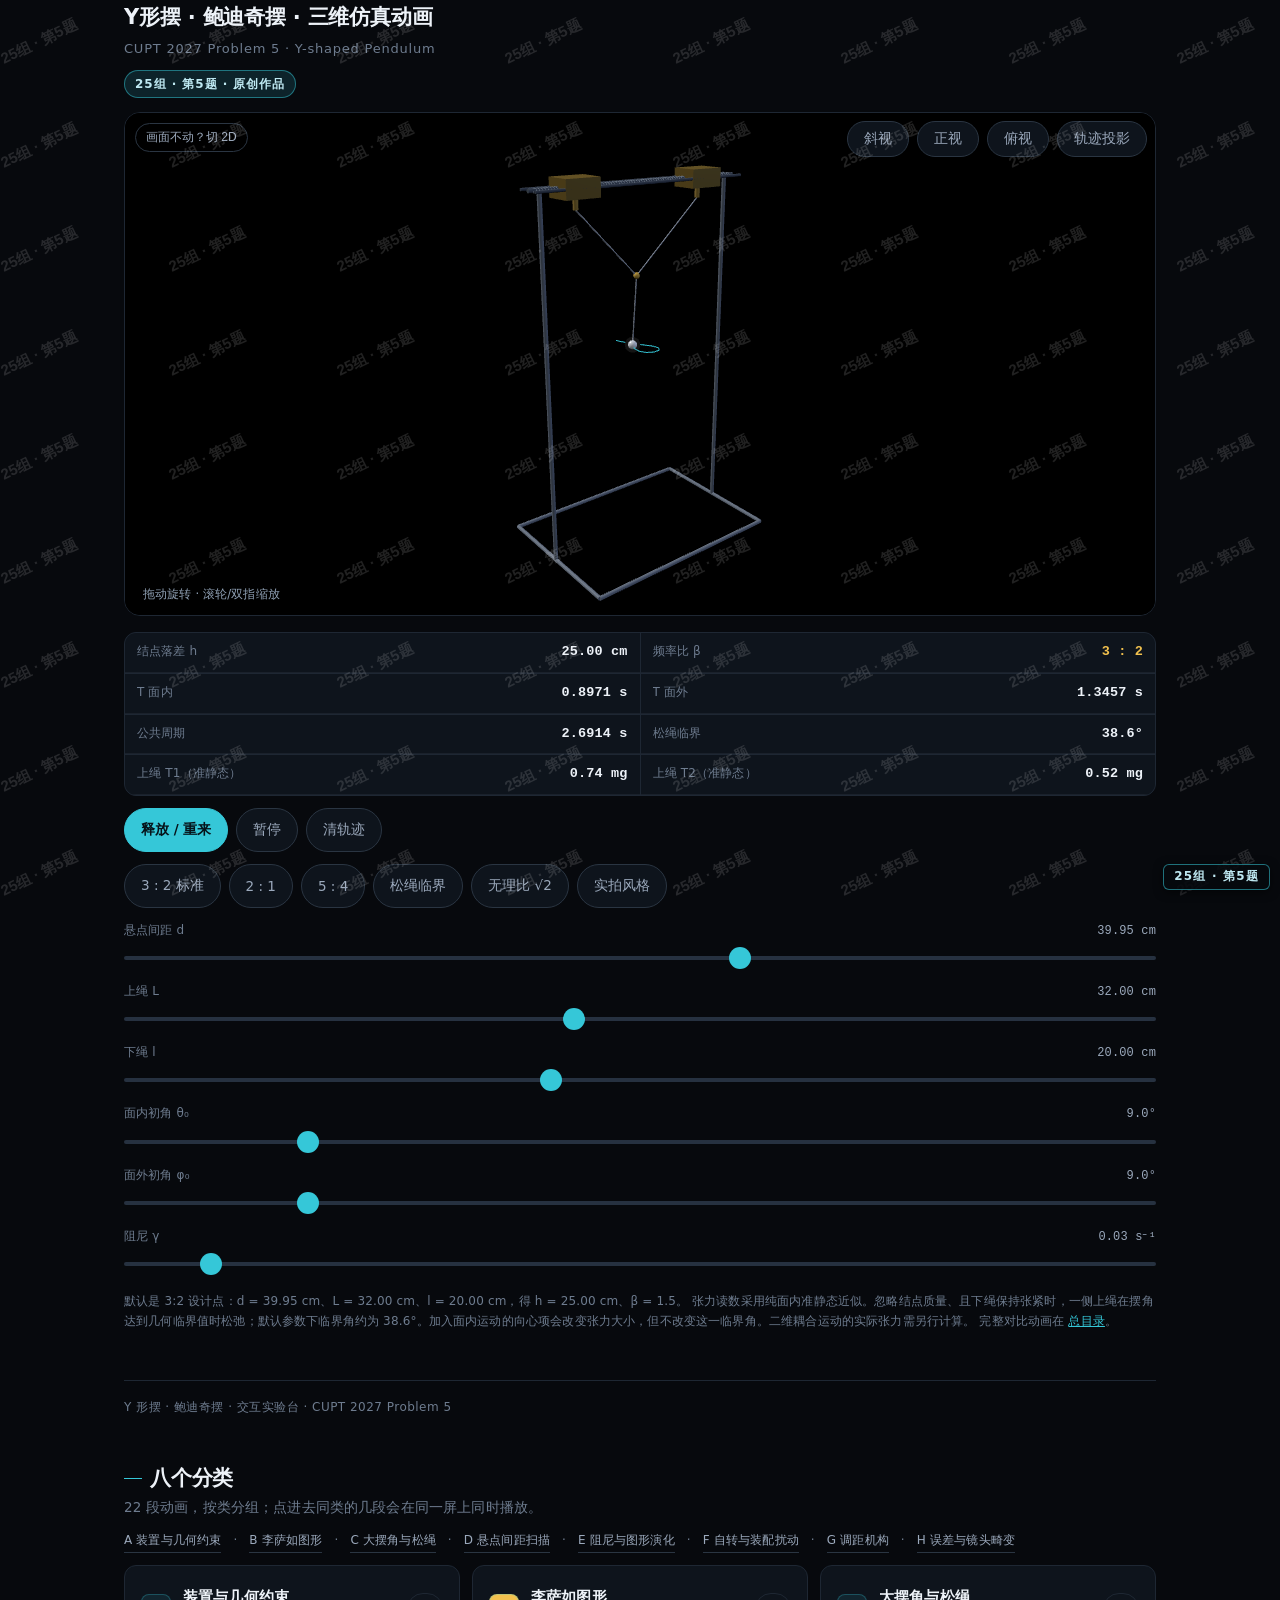
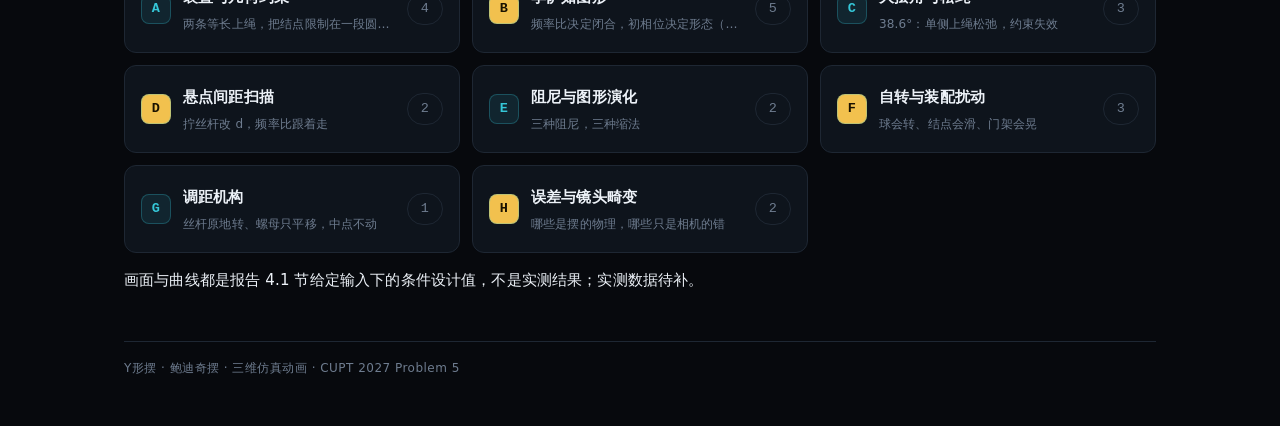
==== commit 025f311a: "Fix tension wording: remove the wrong 'slack comes later' inference; pause at the geometric slack an" ====
--- a/index.html
+++ b/index.html
@@ -106,7 +106,7 @@
 <div class="stage" id="stage">
   <canvas id="c3d"></canvas>
   <canvas id="c2d"></canvas>
-  <div class="lab-badge" id="warn">⚠ 摆角已超过松绳临界：一侧上绳张力为零，Y 形约束失效，画面仅为示意。</div>
+  <div class="lab-badge" id="warn">⚠ 一侧上绳开始松弛：当前双绳张紧模型不再适用，运动已暂停。</div>
   <div class="viewbtns">
     <button type="button" data-view="iso">斜视</button>
     <button type="button" data-view="front">正视</button>
@@ -170,8 +170,7 @@
 
 <p class="tip">
   默认是 3:2 设计点：d = 39.95 cm、L = 32.00 cm、l = 20.00 cm，得 h = 25.00 cm、β = 1.5。
-  把 θ₀ 拉到 38.6° 以上，一侧上绳张力归零，即报告 3.5 节的松绳判据。
-  张力读数按准静态算（T3 = mg cosθ）；实际摆动中 T3 = m(g cosθ + lθ̇²) 更大，松绳会更晚。
+      张力读数采用纯面内准静态近似。忽略结点质量、且下绳保持张紧时，一侧上绳在摆角达到几何临界值时松弛；默认参数下临界角约为 38.6°。加入面内运动的向心项会改变张力大小，但不改变这一临界角。二维耦合运动的实际张力需另行计算。
   完整对比动画在 <a href="index.html">总目录</a>。
 </p>
 
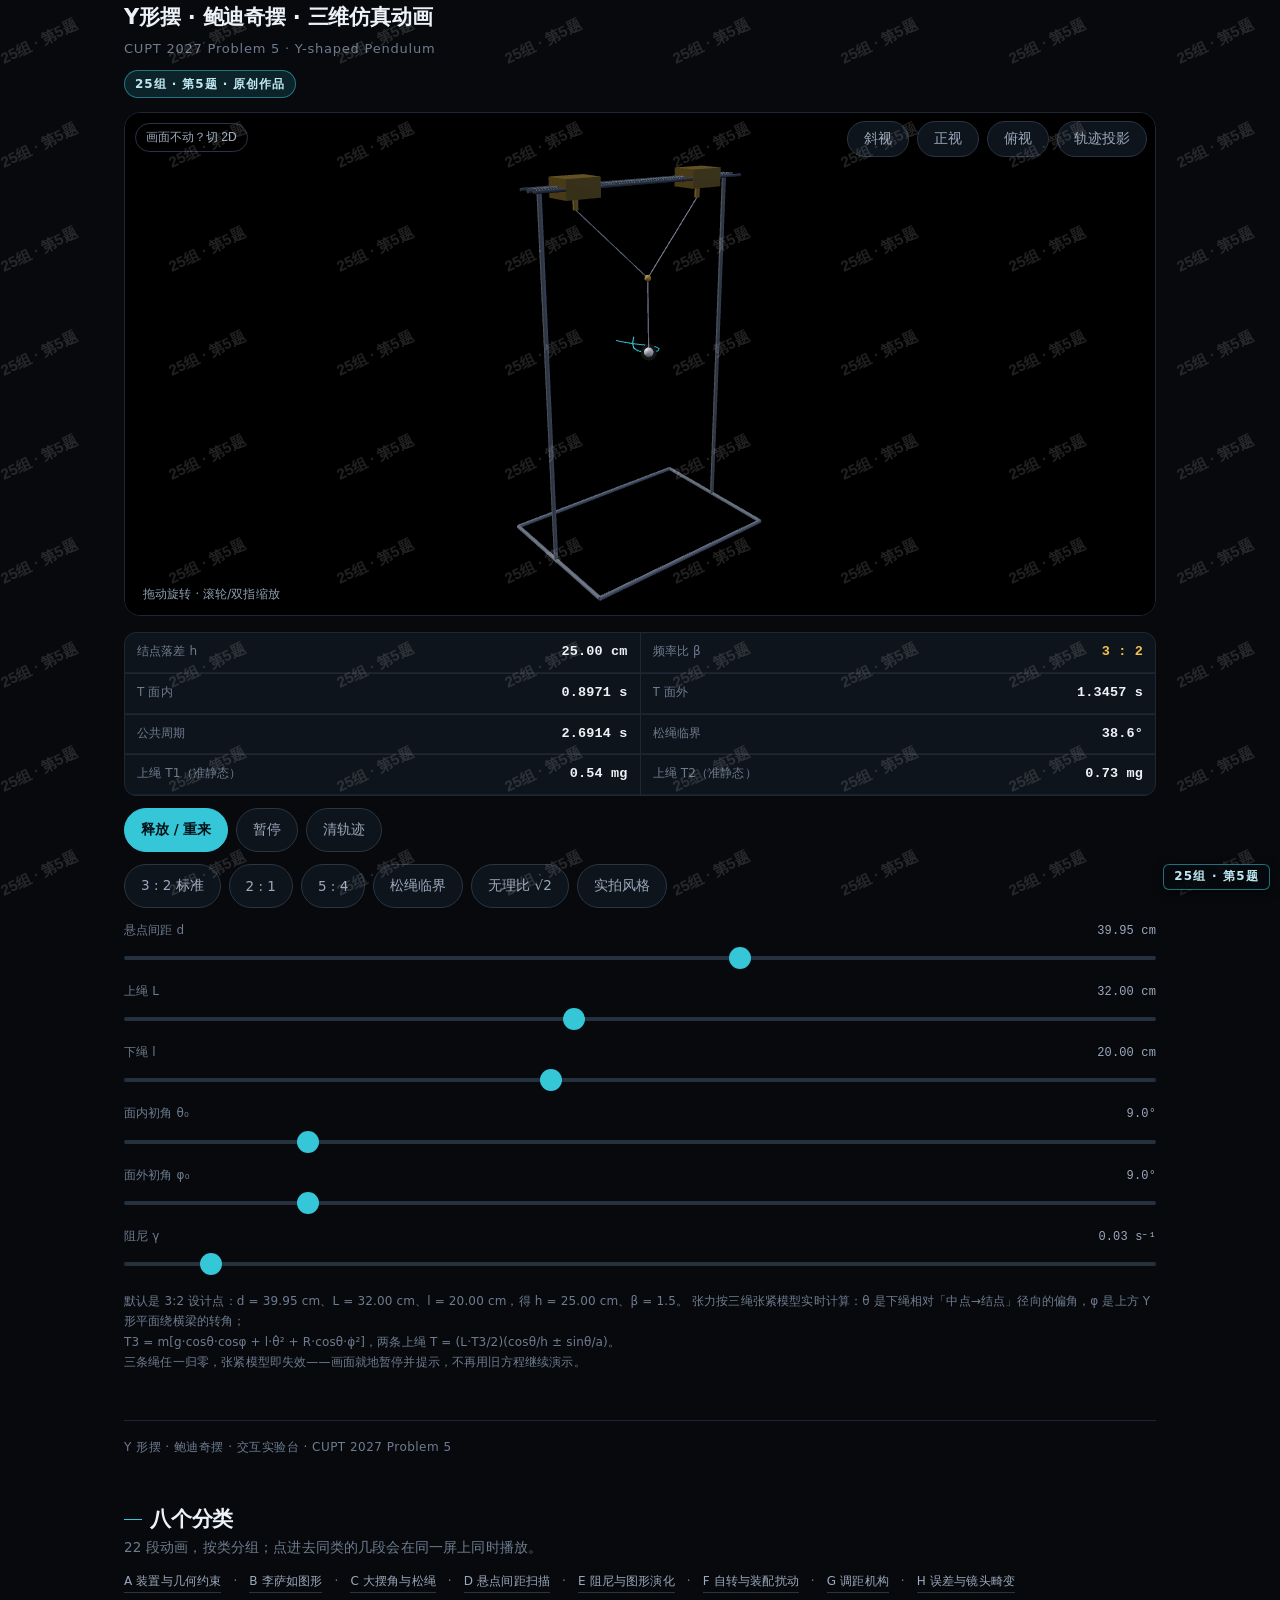
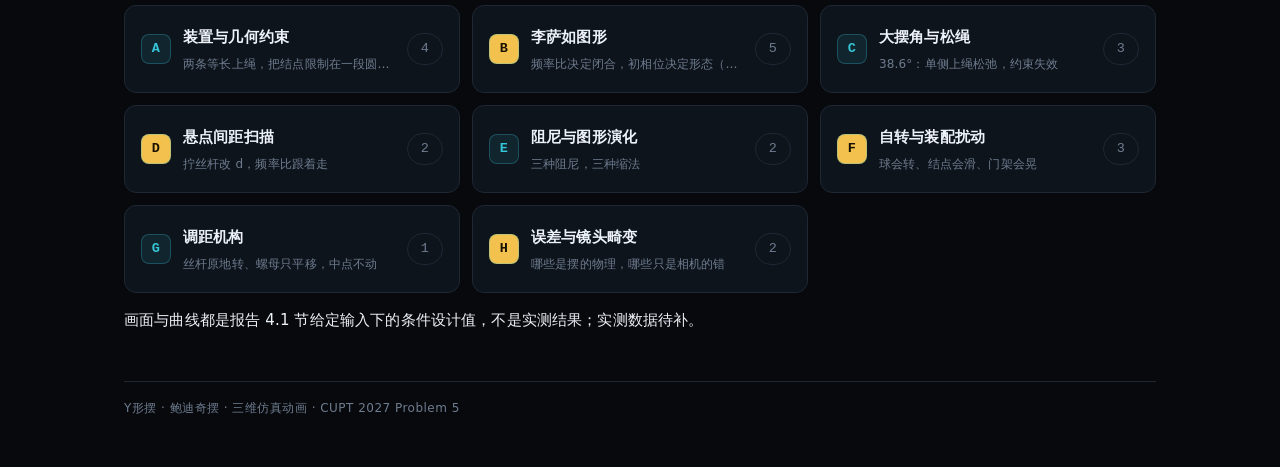
==== commit 67dbcbd2: "Tension: full two-dimensional taut-string model (T3 with theta/phidot terms), monitor all three stri" ====
--- a/index.html
+++ b/index.html
@@ -170,9 +170,7 @@
 
 <p class="tip">
   默认是 3:2 设计点：d = 39.95 cm、L = 32.00 cm、l = 20.00 cm，得 h = 25.00 cm、β = 1.5。
-      张力读数采用纯面内准静态近似。忽略结点质量、且下绳保持张紧时，一侧上绳在摆角达到几何临界值时松弛；默认参数下临界角约为 38.6°。加入面内运动的向心项会改变张力大小，但不改变这一临界角。二维耦合运动的实际张力需另行计算。
-  完整对比动画在 <a href="index.html">总目录</a>。
-</p>
+      张力按三绳张紧模型实时计算：θ 是下绳相对「中点→结点」径向的偏角，φ 是上方 Y 形平面绕横梁的转角；<br>T3 = m[g·cosθ·cosφ + l·θ̇² + R·cosθ·φ̇²]，两条上绳 T = (L·T3/2)(cosθ/h ± sinθ/a)。<br>三条绳任一归零，张紧模型即失效——画面就地暂停并提示，不再用旧方程继续演示。</p>
 
 <footer class="site-footer"><p>Y 形摆 · 鲍迪奇摆 · 交互实验台 · CUPT 2027 Problem 5</p></footer>
 
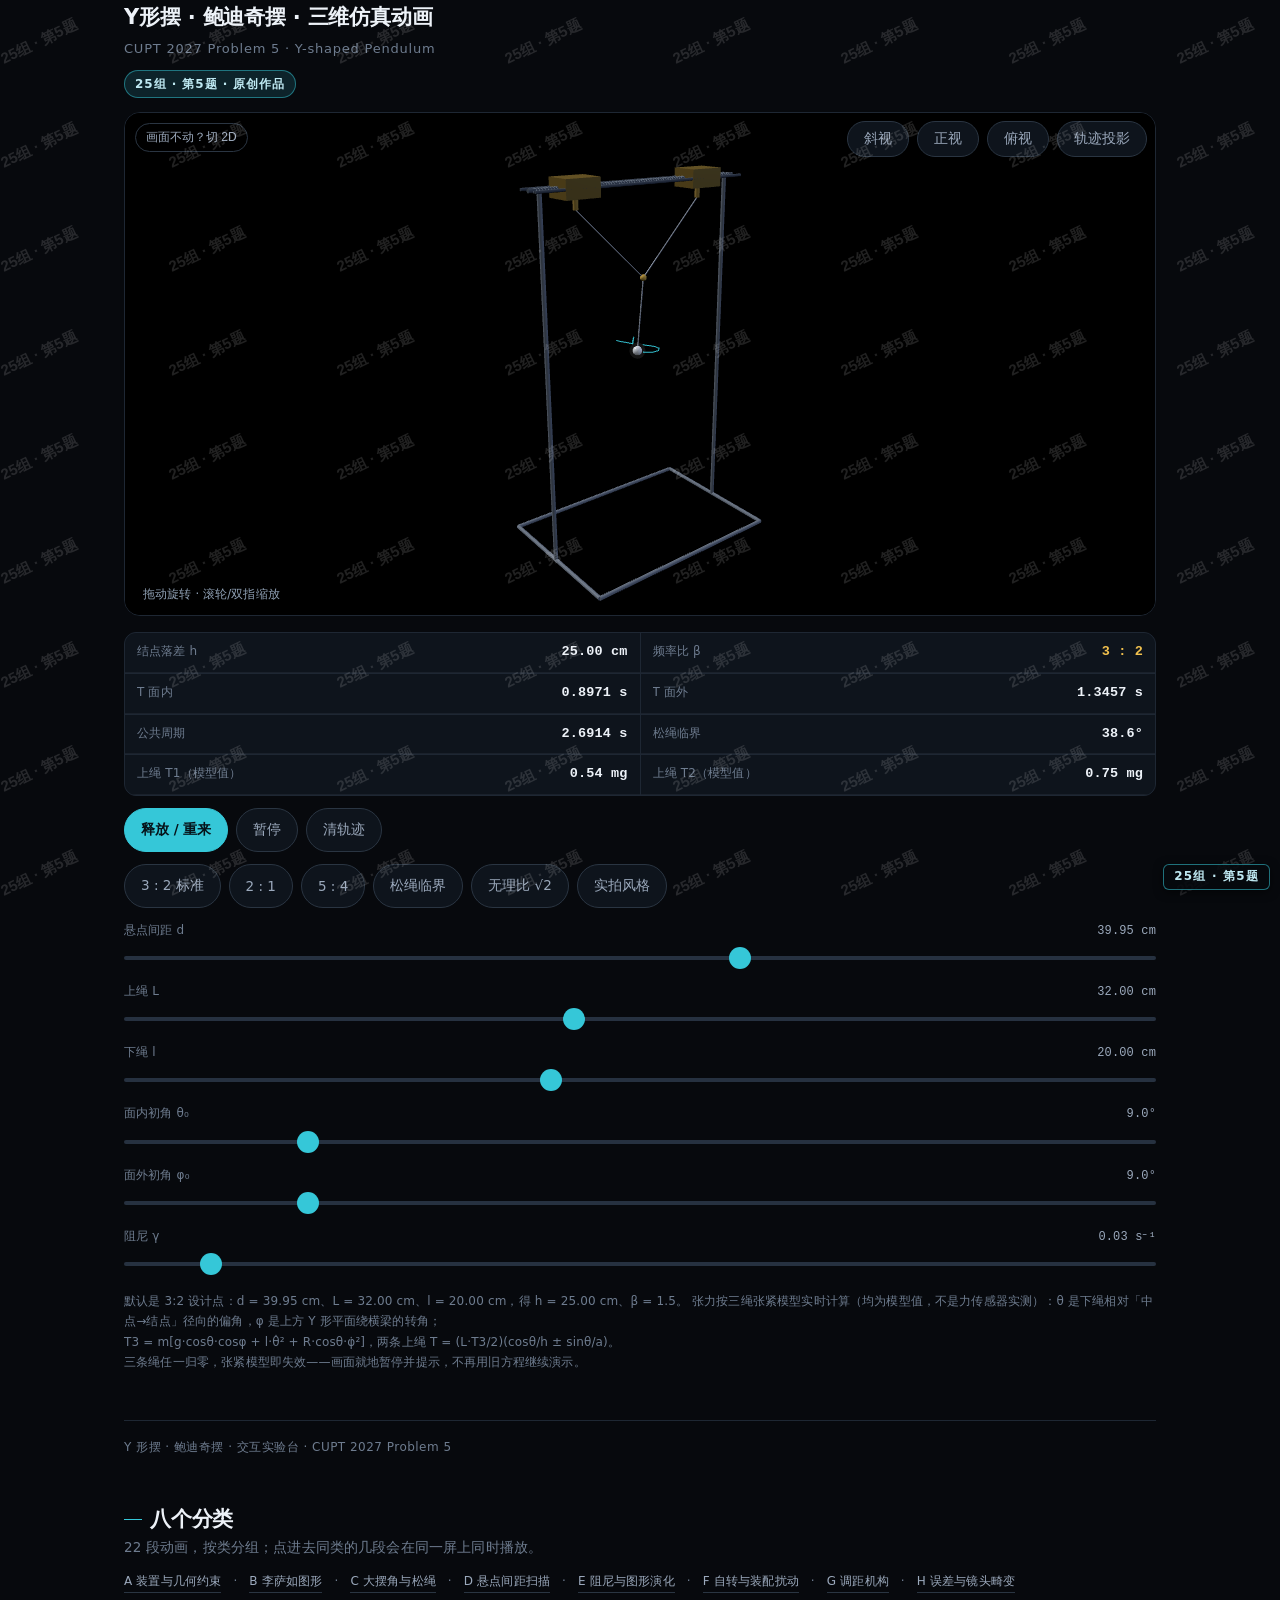
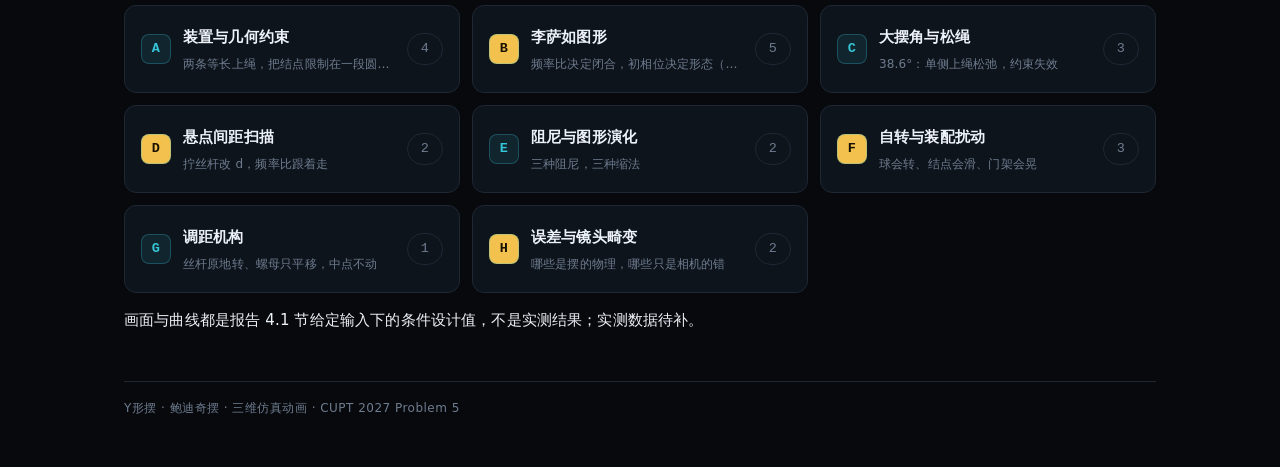
==== commit f947155b: "Clarify tension readouts as model values" ====
--- a/index.html
+++ b/index.html
@@ -123,8 +123,8 @@
   <div><span>T 面外</span><b id="o-ty">—</b></div>
   <div><span>公共周期</span><b id="o-tc">—</b></div>
   <div><span>松绳临界</span><b id="o-crit">—</b></div>
-  <div><span>上绳 T1（准静态）</span><b id="o-t1">—</b></div>
-  <div><span>上绳 T2（准静态）</span><b id="o-t2">—</b></div>
+  <div><span>上绳 T1（模型值）</span><b id="o-t1">—</b></div>
+  <div><span>上绳 T2（模型值）</span><b id="o-t2">—</b></div>
 </div>
 
 <div class="btnrow">
@@ -170,7 +170,7 @@
 
 <p class="tip">
   默认是 3:2 设计点：d = 39.95 cm、L = 32.00 cm、l = 20.00 cm，得 h = 25.00 cm、β = 1.5。
-      张力按三绳张紧模型实时计算：θ 是下绳相对「中点→结点」径向的偏角，φ 是上方 Y 形平面绕横梁的转角；<br>T3 = m[g·cosθ·cosφ + l·θ̇² + R·cosθ·φ̇²]，两条上绳 T = (L·T3/2)(cosθ/h ± sinθ/a)。<br>三条绳任一归零，张紧模型即失效——画面就地暂停并提示，不再用旧方程继续演示。</p>
+      张力按三绳张紧模型实时计算（均为模型值，不是力传感器实测）：θ 是下绳相对「中点→结点」径向的偏角，φ 是上方 Y 形平面绕横梁的转角；<br>T3 = m[g·cosθ·cosφ + l·θ̇² + R·cosθ·φ̇²]，两条上绳 T = (L·T3/2)(cosθ/h ± sinθ/a)。<br>三条绳任一归零，张紧模型即失效——画面就地暂停并提示，不再用旧方程继续演示。</p>
 
 <footer class="site-footer"><p>Y 形摆 · 鲍迪奇摆 · 交互实验台 · CUPT 2027 Problem 5</p></footer>
 
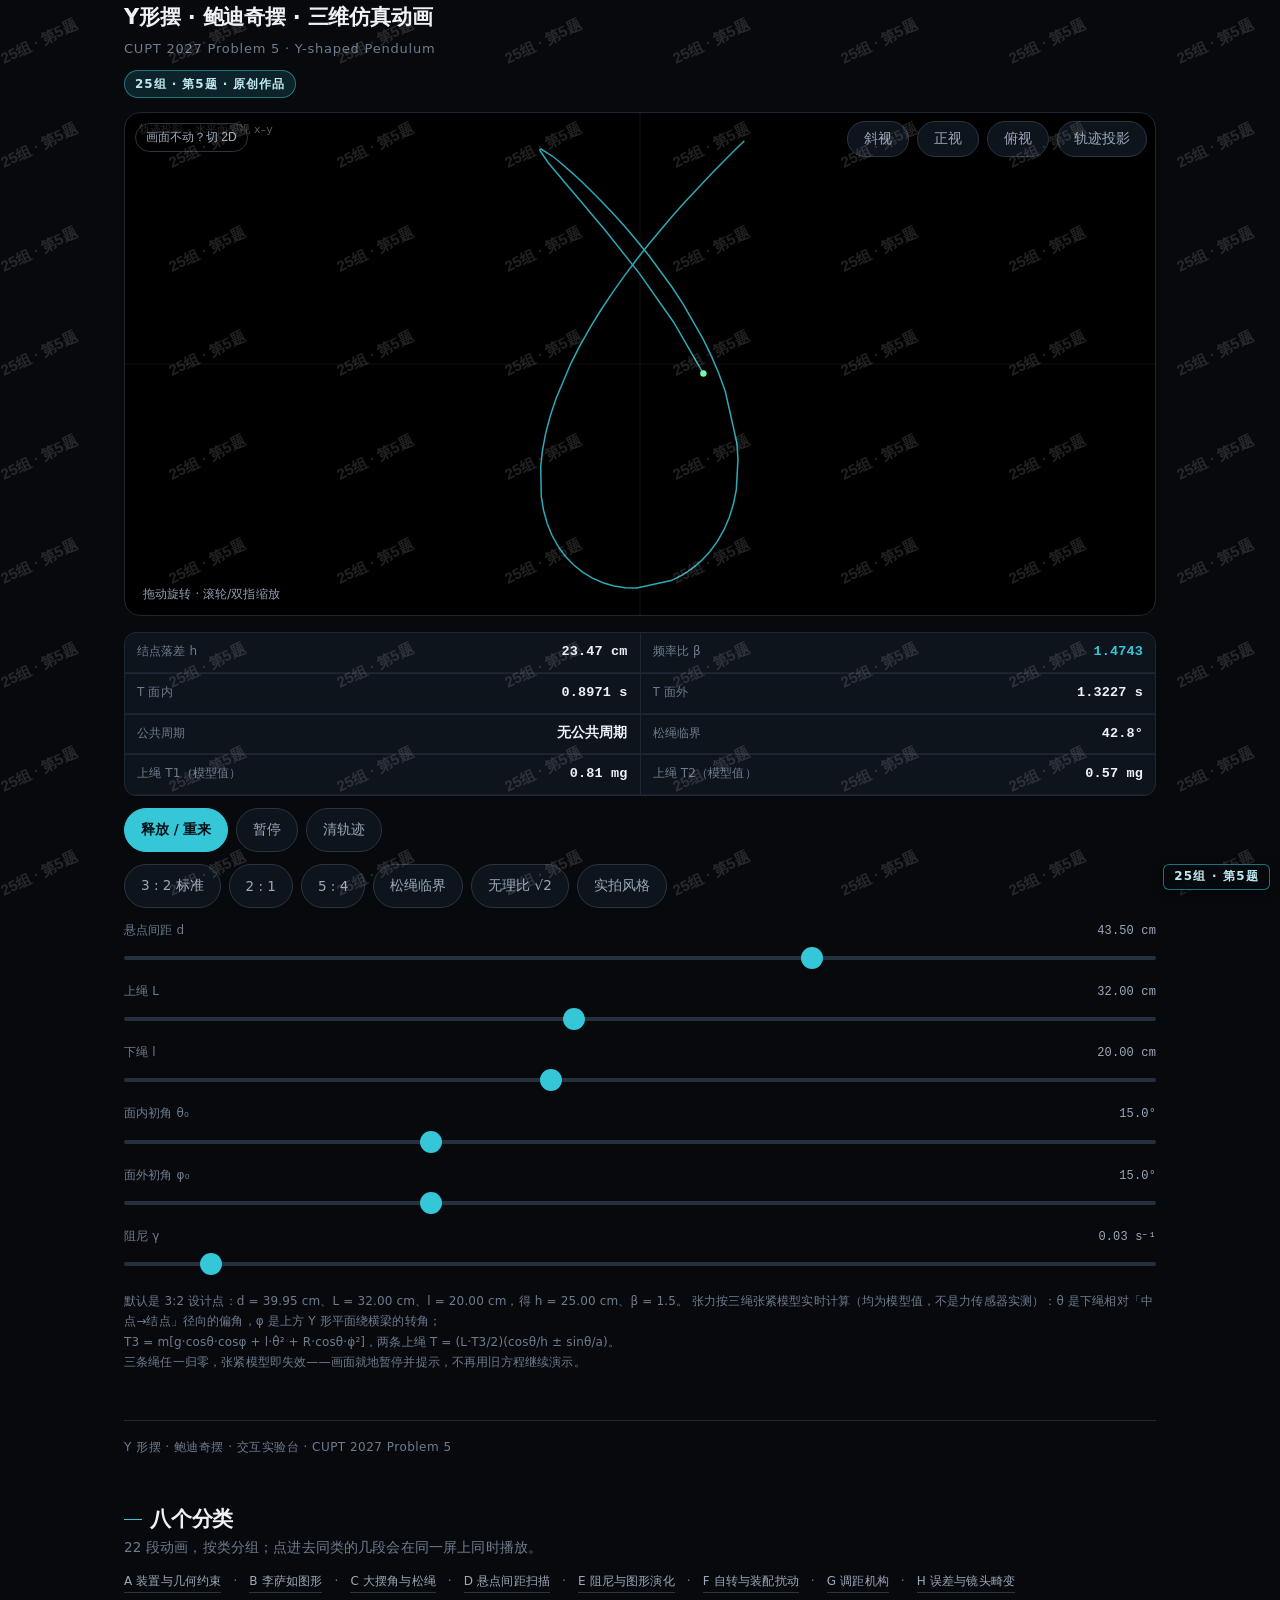
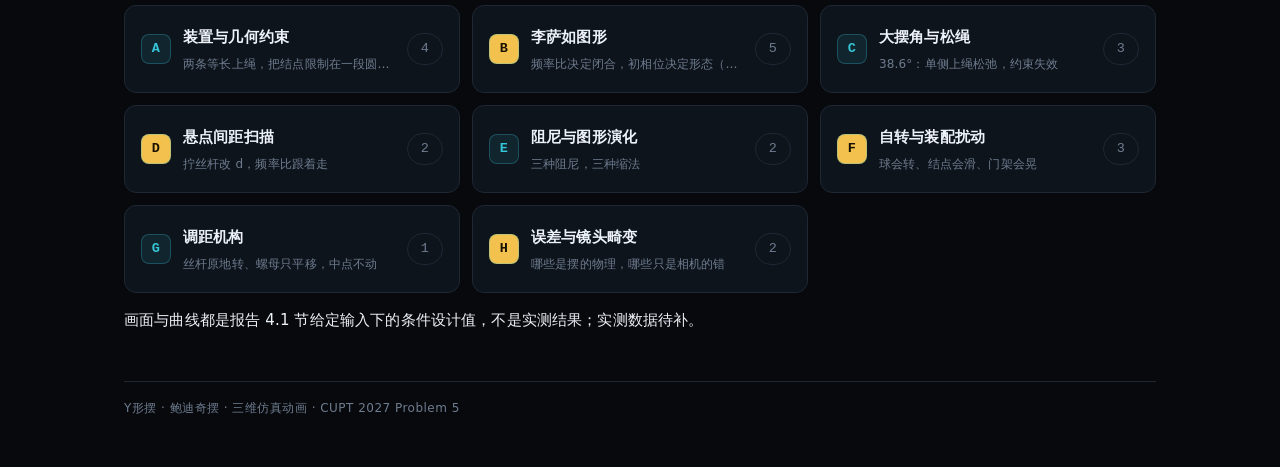
==== commit 04302cac: "Default view is the Lissajous projection, auto-fitted and detuned so the trace fills like the refere" ====
--- a/index.html
+++ b/index.html
@@ -144,7 +144,7 @@
 <div class="ctrls">
   <div class="ctrl">
     <label>悬点间距 d <span id="v-d">30.00 cm</span></label>
-    <input type="range" id="s-d" min="10" max="60" step="0.01" value="39.95">
+    <input type="range" id="s-d" min="10" max="60" step="0.01" value="43.5">
   </div>
   <div class="ctrl">
     <label>上绳 L <span id="v-L">38.08 cm</span></label>
@@ -156,11 +156,11 @@
   </div>
   <div class="ctrl">
     <label>面内初角 θ₀ <span id="v-th0">9.0°</span></label>
-    <input type="range" id="s-th" min="0.5" max="50" step="0.1" value="9">
+    <input type="range" id="s-th" min="0.5" max="50" step="0.1" value="15">
   </div>
   <div class="ctrl">
     <label>面外初角 φ₀ <span id="v-ph0">9.0°</span></label>
-    <input type="range" id="s-ph" min="0.5" max="50" step="0.1" value="9">
+    <input type="range" id="s-ph" min="0.5" max="50" step="0.1" value="15">
   </div>
   <div class="ctrl">
     <label>阻尼 γ <span id="v-gam">0.03 s⁻¹</span></label>
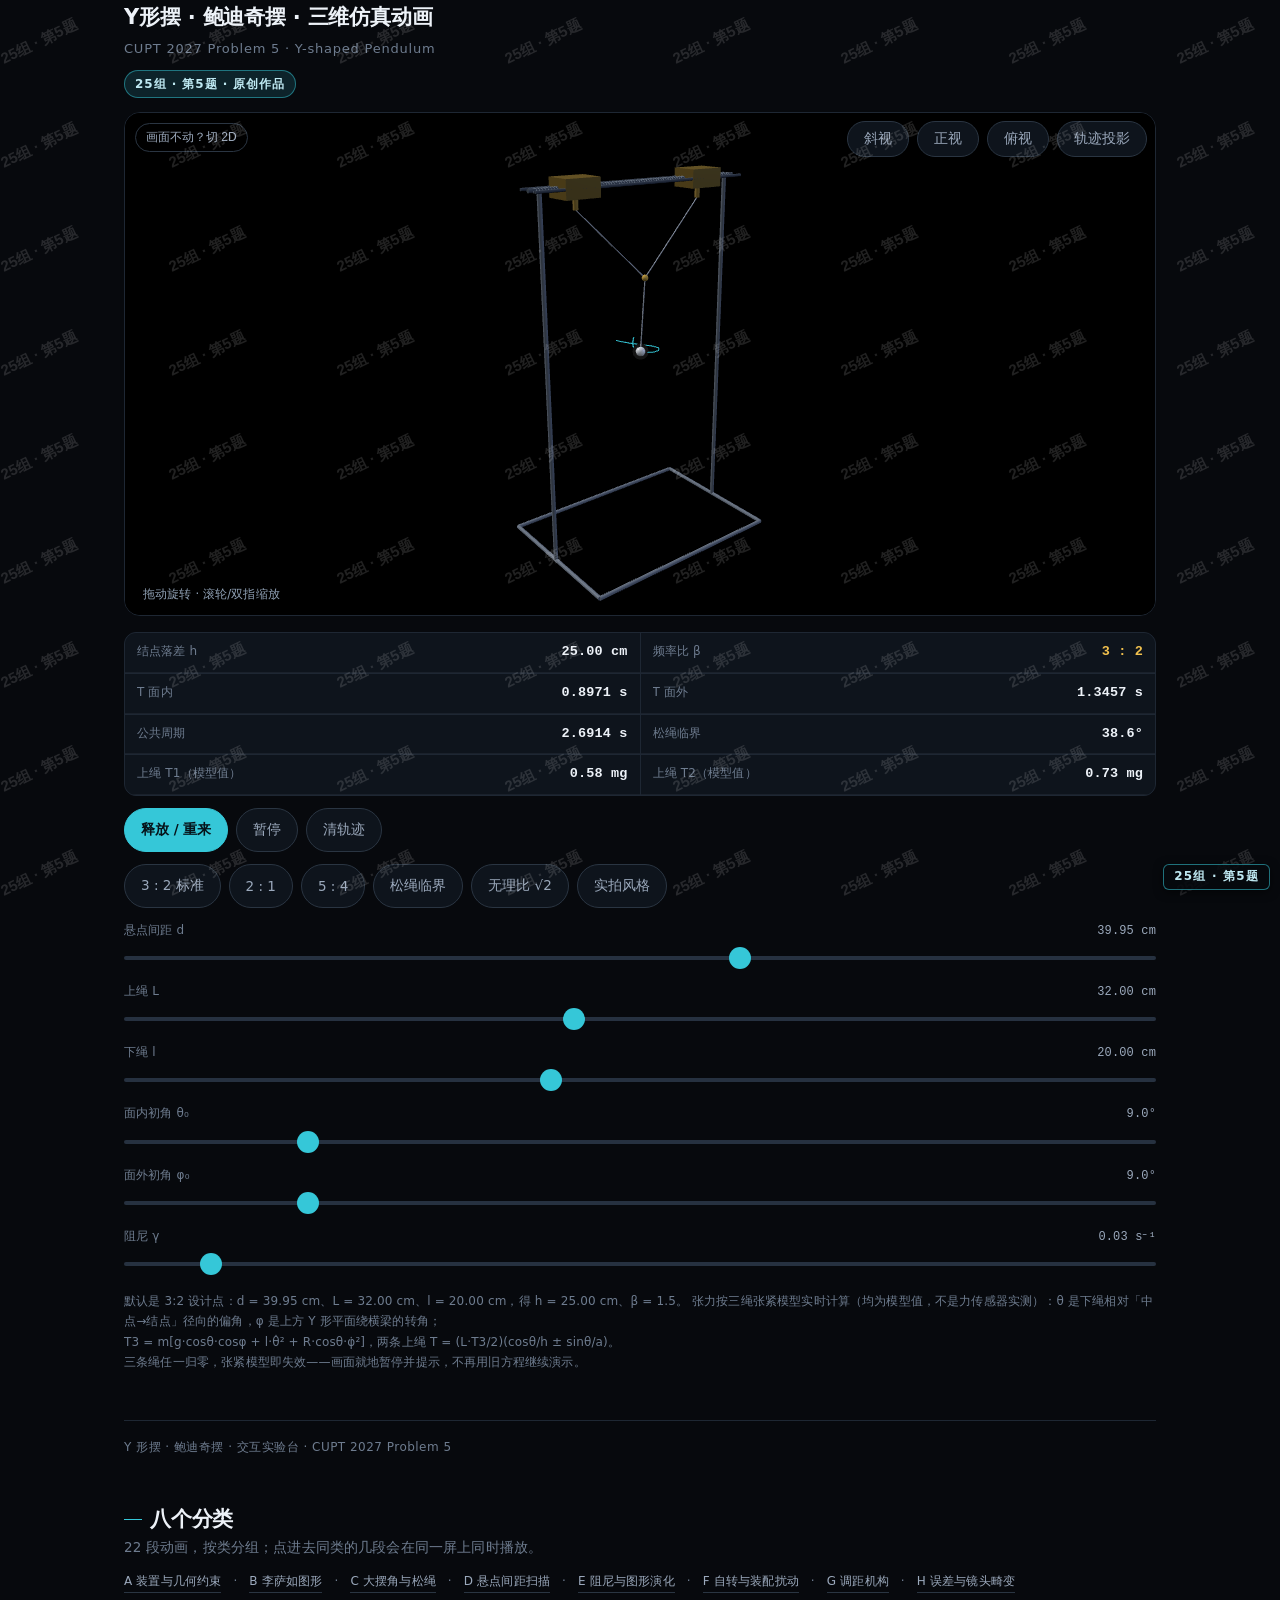
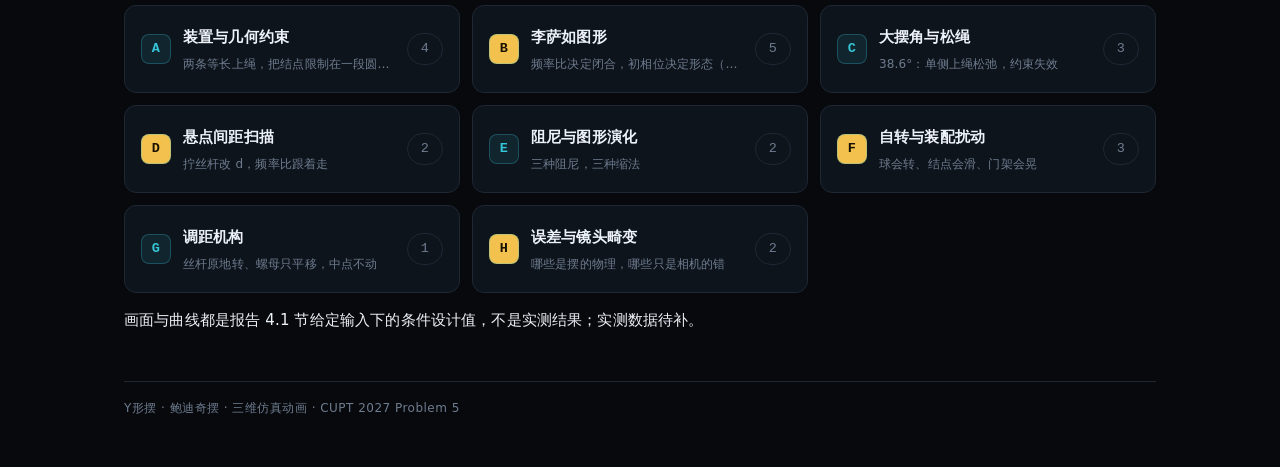
==== commit 5b9f130f: "Revert default view to the 3D stage; keep the projection as an optional button" ====
--- a/index.html
+++ b/index.html
@@ -144,7 +144,7 @@
 <div class="ctrls">
   <div class="ctrl">
     <label>悬点间距 d <span id="v-d">30.00 cm</span></label>
-    <input type="range" id="s-d" min="10" max="60" step="0.01" value="43.5">
+    <input type="range" id="s-d" min="10" max="60" step="0.01" value="39.95">
   </div>
   <div class="ctrl">
     <label>上绳 L <span id="v-L">38.08 cm</span></label>
@@ -156,11 +156,11 @@
   </div>
   <div class="ctrl">
     <label>面内初角 θ₀ <span id="v-th0">9.0°</span></label>
-    <input type="range" id="s-th" min="0.5" max="50" step="0.1" value="15">
+    <input type="range" id="s-th" min="0.5" max="50" step="0.1" value="9">
   </div>
   <div class="ctrl">
     <label>面外初角 φ₀ <span id="v-ph0">9.0°</span></label>
-    <input type="range" id="s-ph" min="0.5" max="50" step="0.1" value="15">
+    <input type="range" id="s-ph" min="0.5" max="50" step="0.1" value="9">
   </div>
   <div class="ctrl">
     <label>阻尼 γ <span id="v-gam">0.03 s⁻¹</span></label>
